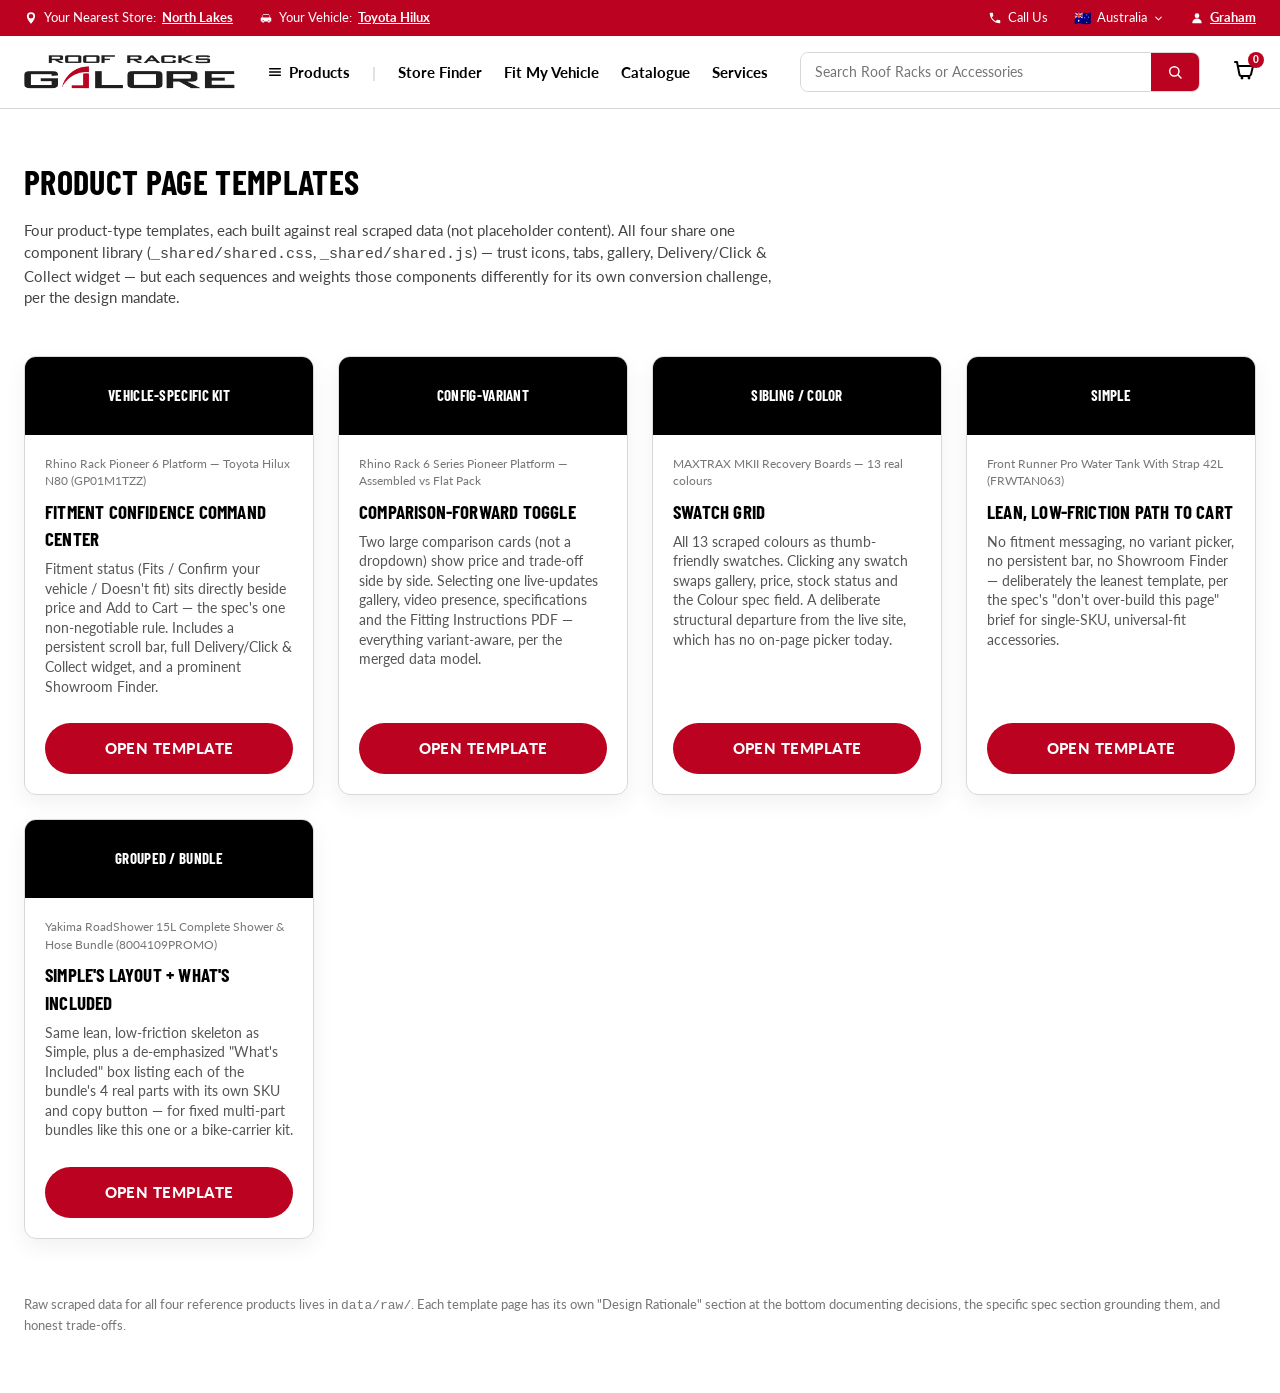
==== prototypes/index.html @ 35d06d74 "Initial commit: RRG PDP rebuild prototypes Five product-page templates (Simple, Config-Variant, Sibl" ====
<!doctype html>
<html lang="en">
<head>
<meta charset="utf-8">
<meta name="viewport" content="width=device-width, initial-scale=1">
<title>PDP Rebuild — Template Index</title>
<link rel="stylesheet" href="_shared/shared.css">
<style>
  .page-head{padding:48px 0 32px;}
  .page-head h1{font-size:34px;max-width:820px;}
  .page-head p{max-width:760px;color:#444;font-size:15px;}
  .template-grid{display:grid;grid-template-columns:repeat(auto-fit,minmax(260px,1fr));gap:24px;margin-bottom:56px;}
  .tpl-card{border:1px solid var(--rrg-line);border-radius:var(--radius);overflow:hidden;box-shadow:var(--shadow);display:flex;flex-direction:column;}
  .tpl-card .thumb{background:var(--rrg-black);color:#fff;font-family:'Barlow Condensed',sans-serif;font-weight:700;font-size:15px;text-align:center;padding:28px 16px;text-transform:uppercase;letter-spacing:.02em;}
  .tpl-card .body{padding:20px;flex:1;display:flex;flex-direction:column;}
  .tpl-card h3{font-size:19px;}
  .tpl-card .example{font-size:12px;color:#767676;margin-bottom:8px;}
  .tpl-card p{font-size:13.5px;color:#555;flex:1;}
  .tpl-card a.btn{margin-top:12px;text-decoration:none;}
</style>
</head>
<body>

<div class="rrg-utility-bar">
  <div class="wrap rrg-utility-inner">
    <div class="rrg-utility-left">
      <span class="u-item"><svg viewBox="0 0 24 24" fill="currentColor"><path d="M12 22s7-7.58 7-13A7 7 0 1 0 5 9c0 5.42 7 13 7 13zm0-9a4 4 0 1 1 0-8 4 4 0 0 1 0 8z"/></svg> Your Nearest Store: <a href="#">North Lakes</a></span>
      <span class="u-item"><svg viewBox="0 0 24 24" fill="currentColor"><path d="M5 11l1.5-4.5A2 2 0 0 1 8.4 5h7.2a2 2 0 0 1 1.9 1.5L19 11h1a1 1 0 0 1 1 1v5a1 1 0 0 1-1 1h-1a2 2 0 0 1-4 0H9a2 2 0 0 1-4 0H4a1 1 0 0 1-1-1v-5a1 1 0 0 1 1-1h1zm2.1-4l-1.2 4h12.2l-1.2-4a1 1 0 0 0-.9-.5H8a1 1 0 0 0-.9.5zM7 15.5a1 1 0 1 0 0 2 1 1 0 0 0 0-2zm10 0a1 1 0 1 0 0 2 1 1 0 0 0 0-2z"/></svg> Your Vehicle: <a href="#">Toyota Hilux</a></span>
    </div>
    <div class="rrg-utility-right">
      <span class="u-item"><svg viewBox="0 0 24 24" fill="currentColor"><path d="M6.6 10.8c1.4 2.8 3.8 5.2 6.6 6.6l2.2-2.2c.3-.3.7-.4 1-.2 1.1.4 2.3.6 3.6.6.6 0 1 .4 1 1V20c0 .6-.4 1-1 1C10.6 21 3 13.4 3 4c0-.6.4-1 1-1h3.5c.6 0 1 .4 1 1 0 1.3.2 2.5.6 3.6.1.4 0 .8-.2 1L6.6 10.8z"/></svg> Call Us</span>
      <span class="u-item"><span class="flag-emoji">🇦🇺</span> Australia <svg viewBox="0 0 24 24" fill="none" stroke="currentColor" stroke-width="2.2" stroke-linecap="round" stroke-linejoin="round" style="width:11px;height:11px;"><path d="M6 9l6 6 6-6"/></svg></span>
      <span class="u-item"><svg viewBox="0 0 24 24" fill="currentColor"><circle cx="12" cy="8" r="4"/><path d="M4 20c0-4 3.6-7 8-7s8 3 8 7v1H4v-1z"/></svg> <a href="#">Graham</a></span>
    </div>
  </div>
</div>
<header class="rrg-main-header">
  <div class="wrap rrg-main-inner">
    <div class="rrg-logo"><img src="_shared/headerlogo.png" alt="Roof Racks Galore"></div>
    <nav class="rrg-nav">
      <a href="#"><svg viewBox="0 0 24 24" fill="none" stroke="currentColor" stroke-width="2.2" stroke-linecap="round" style="width:16px;height:16px;"><path d="M4 7h16M4 12h16M4 17h16"/></svg> Products</a>
      <span class="sep">|</span>
      <a href="#">Store Finder</a>
      <a href="#">Fit My Vehicle</a>
      <a href="#">Catalogue</a>
      <a href="#">Services</a>
    </nav>
    <div class="rrg-search">
      <input type="text" placeholder="Search Roof Racks or Accessories">
      <button class="rrg-search-btn"><svg viewBox="0 0 24 24" fill="none" stroke="currentColor" stroke-width="2.2" stroke-linecap="round"><circle cx="11" cy="11" r="7"/><path d="M21 21l-4.35-4.35"/></svg></button>
    </div>
    <div class="rrg-cart">
      <svg viewBox="0 0 24 24" fill="none" stroke="currentColor" stroke-width="2" stroke-linecap="round" stroke-linejoin="round"><path d="M3 4h2l2.4 12.2a2 2 0 0 0 2 1.8h7.6a2 2 0 0 0 2-1.6L21 8H6"/><circle cx="10" cy="20" r="1.4" fill="currentColor" stroke="none"/><circle cx="17" cy="20" r="1.4" fill="currentColor" stroke="none"/></svg>
      <span class="cart-badge">0</span>
    </div>
  </div>
</header>

<main class="wrap">
  <div class="page-head">
    <h1>Product Page Templates</h1>
    <p>Four product-type templates, each built against real scraped data (not placeholder content). All four share one component library (<code>_shared/shared.css</code>, <code>_shared/shared.js</code>) — trust icons, tabs, gallery, Delivery/Click &amp; Collect widget — but each sequences and weights those components differently for its own conversion challenge, per the design mandate.</p>
  </div>

  <div class="template-grid">
    <div class="tpl-card">
      <div class="thumb">Vehicle-Specific Kit</div>
      <div class="body">
        <div class="example">Rhino Rack Pioneer 6 Platform — Toyota Hilux N80 (GP01M1TZZ)</div>
        <h3>Fitment Confidence Command Center</h3>
        <p>Fitment status (Fits / Confirm your vehicle / Doesn't fit) sits directly beside price and Add to Cart — the spec's one non-negotiable rule. Includes a persistent scroll bar, full Delivery/Click &amp; Collect widget, and a prominent Showroom Finder.</p>
        <a class="btn btn-primary" href="vehicle-specific/index.html">Open Template</a>
      </div>
    </div>
    <div class="tpl-card">
      <div class="thumb">Config-Variant</div>
      <div class="body">
        <div class="example">Rhino Rack 6 Series Pioneer Platform — Assembled vs Flat Pack</div>
        <h3>Comparison-Forward Toggle</h3>
        <p>Two large comparison cards (not a dropdown) show price and trade-off side by side. Selecting one live-updates gallery, video presence, specifications and the Fitting Instructions PDF — everything variant-aware, per the merged data model.</p>
        <a class="btn btn-primary" href="config-variant/index.html">Open Template</a>
      </div>
    </div>
    <div class="tpl-card">
      <div class="thumb">Sibling / Color</div>
      <div class="body">
        <div class="example">MAXTRAX MKII Recovery Boards — 13 real colours</div>
        <h3>Swatch Grid</h3>
        <p>All 13 scraped colours as thumb-friendly swatches. Clicking any swatch swaps gallery, price, stock status and the Colour spec field. A deliberate structural departure from the live site, which has no on-page picker today.</p>
        <a class="btn btn-primary" href="sibling-color/index.html">Open Template</a>
      </div>
    </div>
    <div class="tpl-card">
      <div class="thumb">Simple</div>
      <div class="body">
        <div class="example">Front Runner Pro Water Tank With Strap 42L (FRWTAN063)</div>
        <h3>Lean, Low-Friction Path to Cart</h3>
        <p>No fitment messaging, no variant picker, no persistent bar, no Showroom Finder — deliberately the leanest template, per the spec's "don't over-build this page" brief for single-SKU, universal-fit accessories.</p>
        <a class="btn btn-primary" href="simple/index.html">Open Template</a>
      </div>
    </div>
    <div class="tpl-card">
      <div class="thumb">Grouped / Bundle</div>
      <div class="body">
        <div class="example">Yakima RoadShower 15L Complete Shower &amp; Hose Bundle (8004109PROMO)</div>
        <h3>Simple's Layout + What's Included</h3>
        <p>Same lean, low-friction skeleton as Simple, plus a de-emphasized "What's Included" box listing each of the bundle's 4 real parts with its own SKU and copy button — for fixed multi-part bundles like this one or a bike-carrier kit.</p>
        <a class="btn btn-primary" href="grouped-bundle/index.html">Open Template</a>
      </div>
    </div>
  </div>

  <p style="font-size:13px;color:#767676;margin-bottom:60px;">Raw scraped data for all four reference products lives in <code>data/raw/</code>. Each template page has its own "Design Rationale" section at the bottom documenting decisions, the specific spec section grounding them, and honest trade-offs.</p>
</main>

</body>
</html>
---- prototypes/_shared/shared.css ----
/* Roof Racks Galore — shared design tokens & component library, used across all four PDP templates */

@import url('https://fonts.googleapis.com/css2?family=Barlow+Condensed:ital,wght@0,600;0,700;1,700&family=Lato:wght@400;700;900&display=swap');

:root{
  --rrg-black:#000;
  --rrg-red:#BB0220;
  --rrg-red-dark:#8f0119;
  --rrg-gold:#BEA98A;
  --rrg-gold-bg:#FFF9E8;
  --rrg-line:#D8D8D8;
  --rrg-bg:#F5F5F5;
  --rrg-fits:#1E7A34;
  --rrg-fits-bg:#EAF7EE;
  --rrg-unknown:#B36B00;
  --rrg-unknown-bg:#FFF4E5;
  --rrg-nofit:#A6192E;
  --rrg-nofit-bg:#FDEAEC;
  --radius:12px;
  --shadow:0 8px 22px rgba(0,0,0,.06);
  --maxw:1280px;
}

*{box-sizing:border-box;}
[hidden]{display:none!important;}
html{scroll-behavior:smooth;}
body{
  margin:0;
  font-family:'Lato',Arial,Helvetica,sans-serif;
  color:#232323;
  background:#fff;
  line-height:1.45;
}
h1,h2,h3,h4{
  font-family:'Barlow Condensed',Arial,sans-serif;
  font-weight:700;
  text-transform:uppercase;
  letter-spacing:.01em;
  margin:0 0 .4em;
  color:var(--rrg-black);
}
p{margin:0 0 1em;}
img{max-width:100%;display:block;}
a{color:inherit;}
button{font-family:inherit;cursor:pointer;}
.wrap{max-width:var(--maxw);margin:0 auto;padding:0 24px;}

/* top strip (legacy — superseded by .rrg-utility-bar/.rrg-main-header below, kept in case any page still references it) */
.rrg-topbar{background:var(--rrg-black);color:#fff;font-size:12px;font-weight:900;letter-spacing:.04em;text-align:center;padding:7px 12px;}
.rrg-header{border-bottom:1px solid var(--rrg-line);padding:14px 0;}
.rrg-header .wrap{display:flex;align-items:center;justify-content:space-between;}
.rrg-logo{font-family:'Barlow Condensed',sans-serif;font-weight:700;font-size:22px;letter-spacing:.02em;}
.rrg-logo b{color:var(--rrg-red);}

/* Site header — matches "Navbar - Logged In - Final.png" */
.rrg-utility-bar{background:var(--rrg-red);color:#fff;font-size:12.5px;}
.rrg-utility-inner{display:flex;align-items:center;justify-content:space-between;padding:9px 24px;gap:20px;flex-wrap:wrap;}
.rrg-utility-left,.rrg-utility-right{display:flex;align-items:center;gap:26px;flex-wrap:wrap;}
.u-item{display:inline-flex;align-items:center;gap:6px;white-space:nowrap;}
.u-item svg{flex:0 0 auto;width:14px;height:14px;}
.u-item a{color:#fff;text-decoration:underline;font-weight:700;}
.u-item .flag-emoji{font-size:14px;line-height:1;}

.rrg-main-header{background:#fff;border-bottom:1px solid var(--rrg-line);padding:16px 0;}
.rrg-main-inner{display:flex;align-items:center;gap:32px;padding:0 24px;flex-wrap:wrap;}
.rrg-main-inner .rrg-logo{flex:0 0 auto;}
.rrg-logo img{height:34px;width:auto;display:block;}
.rrg-nav{display:flex;align-items:center;gap:22px;font-size:14.5px;font-weight:700;flex:0 0 auto;}
.rrg-nav a{color:var(--rrg-black);text-decoration:none;display:inline-flex;align-items:center;gap:6px;}
.rrg-nav a:hover{color:var(--rrg-red);}
.rrg-nav .sep{color:var(--rrg-line);}
.rrg-search{flex:1 1 260px;max-width:420px;display:flex;border:1.5px solid var(--rrg-line);border-radius:8px;overflow:hidden;margin-left:auto;}
.rrg-search input{flex:1;border:none;padding:11px 14px;font-size:13.5px;font-family:inherit;outline:none;min-width:0;}
.rrg-search-btn{background:var(--rrg-red);border:none;color:#fff;padding:0 16px;display:flex;align-items:center;justify-content:center;cursor:pointer;}
.rrg-search-btn svg{width:16px;height:16px;flex:0 0 auto;}
.rrg-cart{position:relative;flex:0 0 auto;color:var(--rrg-black);cursor:pointer;}
.rrg-cart svg{width:24px;height:24px;}
.cart-badge{position:absolute;top:-6px;right:-8px;background:var(--rrg-red);color:#fff;font-size:10px;font-weight:900;border-radius:999px;width:16px;height:16px;display:flex;align-items:center;justify-content:center;}
@media (max-width:900px){
  .rrg-nav{display:none;}
  .rrg-search{margin-left:0;}
}
@media (max-width:640px){
  .rrg-utility-inner{justify-content:center;text-align:center;}
  .rrg-utility-left,.rrg-utility-right{justify-content:center;}
}
.rrg-crumbs{font-size:12px;color:#767676;padding:14px 0;}
.rrg-crumbs a{color:#767676;text-decoration:none;}
.rrg-crumbs a:hover{text-decoration:underline;}

/* buttons */
.btn{display:inline-flex;align-items:center;justify-content:center;gap:8px;border:none;border-radius:999px;padding:15px 28px;font-weight:900;font-size:15px;text-transform:uppercase;letter-spacing:.03em;text-decoration:none;text-align:center;transition:transform .12s, box-shadow .12s;}
.btn-primary{background:var(--rrg-red);color:#fff;}
.btn-primary:hover{background:var(--rrg-red-dark);}
.btn-primary:active{transform:scale(.98);}
.btn-block{width:100%;}
.btn-lg{padding:18px 28px;font-size:16px;}
.btn-outline{background:#fff;border:1.5px solid var(--rrg-black);color:var(--rrg-black);}

/* badges */
.badge{display:inline-flex;align-items:center;gap:6px;font-size:12px;font-weight:900;text-transform:uppercase;letter-spacing:.03em;padding:5px 12px;border-radius:999px;}
.badge-save{background:var(--rrg-red);color:#fff;}

/* fitment states — softened 2026-09-10 per client feedback: was a full solid-tinted
   box (heavy fill + full-strength border all round); now a near-white card with a
   colored left accent only, so it stays structurally boxed/scannable without
   competing visually with price/Add to Cart. Label + dot keep the state color for
   quick scanning; body copy is neutral gray, not tinted. */
.fitment{display:flex;align-items:flex-start;gap:12px;background:#fff;border:1px solid var(--rrg-line);border-radius:var(--radius);padding:14px 16px;font-size:14px;color:#4a4a4a;}
.fitment .dot{width:11px;height:11px;border-radius:50%;flex:0 0 auto;margin-top:4px;}
.fitment strong{display:block;font-family:'Barlow Condensed',sans-serif;text-transform:uppercase;font-size:15px;letter-spacing:.02em;margin-bottom:2px;}
.fitment.fits{border-left:3px solid var(--rrg-fits);}
.fitment.fits strong{color:var(--rrg-fits);}
.fitment.fits .dot{background:var(--rrg-fits);}
.fitment.unknown{border-left:3px solid var(--rrg-unknown);}
.fitment.unknown strong{color:var(--rrg-unknown);}
.fitment.unknown .dot{background:var(--rrg-unknown);}
.fitment.no_fit{border-left:3px solid var(--rrg-nofit);}
.fitment.no_fit strong{color:var(--rrg-nofit);}
.fitment.no_fit .dot{background:var(--rrg-nofit);}
.fitment .actions{margin-top:8px;display:flex;gap:8px;flex-wrap:wrap;}
.fitment .actions button{background:#fff;border:1px solid var(--rrg-line);border-radius:999px;padding:6px 12px;font-size:12px;font-weight:700;color:#333;}

/* reviews strip */
.reviews-strip{display:flex;align-items:center;gap:8px;font-size:13px;color:#232323;}
.stars{color:#E8A83C;letter-spacing:1px;font-size:15px;}
.reviews-strip a{font-weight:700;text-decoration:underline;color:var(--rrg-black);}

/* price block */
.price-row{display:flex;align-items:baseline;gap:10px;flex-wrap:wrap;}
.price-now{font-family:'Barlow Condensed',sans-serif;font-size:34px;font-weight:700;color:var(--rrg-black);}
.price-was{font-size:16px;color:#8a8a8a;text-decoration:line-through;}

/* Stock status line — replaces the old generic "estimate shipping" copy with the
   product's actual stock state (mirrors the fitment-state colour language: green/amber/
   red). Driven by the demo admin panel's 3-way "Stock status" control, see
   applyStockStatus() in shared.js — defaults to whatever's in the static markup below. */
.stock-status-line{font-size:12.5px;font-weight:700;display:flex;align-items:center;gap:6px;margin-top:4px;}
.stock-status-line.in-stock{color:var(--rrg-fits);}
.stock-status-line.low-stock{color:var(--rrg-unknown);}
.stock-status-line.not-in-stock{color:var(--rrg-nofit);}

/* Payment-plan badges — sits directly under Add to Cart, inside .cta-col, centered to
   match the button above. Real brand wordmarks (official SVGs), amount text computed
   live from the current price via syncPaymentBadges() in shared.js so it tracks sale/
   variant/colour switches automatically (called from reapplySaleFlag()). */
.payment-badges{display:flex;align-items:stretch;justify-content:center;margin-top:12px;}
.payment-badge{display:flex;flex-direction:column;align-items:center;justify-content:flex-start;gap:5px;flex:1;min-width:0;padding:0 14px;text-align:center;}
.payment-badge:not(:first-child){border-left:1px solid var(--rrg-line);}
.pb-logo{height:15px;width:auto;display:block;}
.payment-badge.pb-zip .pb-logo{height:13px;}
.pb-text{font-size:11.5px;color:#666;line-height:1.3;white-space:nowrap;}

/* trust icons */
.trust-row{display:grid;grid-template-columns:repeat(4,1fr);gap:0;border-top:1px solid var(--rrg-line);border-bottom:1px solid var(--rrg-line);margin:32px 0;}
.trust-row .item{padding:20px 18px;border-left:1px solid var(--rrg-line);}
.trust-row .item:first-child{border-left:0;}
.trust-icon{width:26px;height:26px;color:var(--rrg-red);margin-bottom:10px;display:block;}
.trust-row h4{font-size:15px;margin-bottom:4px;}
.trust-row p{font-size:12.5px;color:#666;margin:0;}

/* tabs (accordion, mirrors live-site pattern) */
.tabs input{display:none;}
.tabs label{display:block;padding:16px 4px;font-family:'Barlow Condensed',sans-serif;font-weight:700;font-size:17px;text-transform:uppercase;border-bottom:1px solid var(--rrg-line);cursor:pointer;position:relative;}
.tabs label::after{content:'+';position:absolute;right:4px;font-size:20px;}
.tabs input:checked + label::after{content:'\2212';}
.tabs .content{max-height:0;overflow:hidden;font-size:14.5px;color:#404247;transition:max-height .25s ease;}
.tabs input:checked + label + .content{max-height:2000px;padding:16px 4px 24px;}

/* Desktop: same DOM/inputs, laid out as a horizontal tab bar with one panel below
   instead of a vertical accordion. Flexbox `order` (not CSS Grid track spanning —
   that undersizes to the labels' combined width, not the full container) regroups
   all labels onto one line, then all .content panels onto the next; each content
   forces its own line via flex-basis:100%, and only the :checked one has height,
   so only one panel is ever visible. Mobile is untouched. */
@media (min-width:901px){
  .tabs{display:flex;flex-wrap:wrap;column-gap:8px;border-bottom:1px solid var(--rrg-line);}
  .tabs label{order:1;flex:0 0 auto;padding:14px 18px;border-bottom:3px solid transparent;margin-bottom:-1px;}
  .tabs label::after{display:none;}
  .tabs input:checked + label{color:var(--rrg-red);border-bottom-color:var(--rrg-red);}
  .tabs .content{order:2;flex:0 0 100%;padding:0;}
  .tabs input:checked + label + .content{padding:24px 4px 8px;max-height:none;}
}

/* Sticky left column (desktop only): when the decision-panel column ends up taller than
   the gallery/video/install column (variant pickers, showroom finder, package contents
   etc. push its height up), pin the shorter gallery column in place while the taller one
   keeps scrolling, instead of leaving blank space under it once it runs out of content.
   Relies on .hero's existing align-items:start (defined per-page) to leave room in the
   grid row to stick into — a no-op if the gallery column happens to be the taller side,
   so it's safe to apply unconditionally. Scoped to a direct .hero child so it has no
   effect once the gallery-placement demo toggle moves this column out of .hero. */
@media (min-width:901px){
  .hero > .gallery-col{position:sticky;top:20px;}
}

/* gallery */
.gallery-main{position:relative;border-radius:var(--radius);overflow:hidden;background:#f0f0f0;aspect-ratio:3/2;}
.gallery-main img{width:100%;height:100%;object-fit:cover;}

/* Thumbnails scroll as a single-row carousel instead of wrapping to a second row — keeps
   the gallery column's height from ballooning past the decision panel beside it once the
   video / Get It Installed row is added below. Sized so exactly 4 fit per view, matching
   the old 4-column grid look when there are <=4 images; 5+ scroll. */
.gallery-thumbs-wrap{position:relative;}
.gallery-thumbs{display:flex;gap:8px;margin-top:10px;overflow-x:auto;scroll-snap-type:x proximity;scrollbar-width:thin;-webkit-overflow-scrolling:touch;}
.gallery-thumbs img{flex:0 0 calc((100% - 24px)/4);width:calc((100% - 24px)/4);aspect-ratio:1/1;object-fit:cover;border-radius:8px;border:1px solid var(--rrg-line);cursor:pointer;scroll-snap-align:start;}
.gallery-thumbs img.active{border-color:var(--rrg-red);border-width:2px;}
.thumb-nav{display:none;position:absolute;top:50%;transform:translateY(-50%);width:30px;height:30px;border-radius:50%;background:#fff;border:1px solid var(--rrg-line);box-shadow:0 2px 6px rgba(0,0,0,.15);align-items:center;justify-content:center;color:var(--rrg-black);padding:0;z-index:2;}
.thumb-nav svg{width:16px;height:16px;}
.thumb-nav.prev{left:-4px;}
.thumb-nav.next{right:-4px;}
.thumb-nav:disabled{opacity:.3;cursor:default;}
.gallery-thumbs-wrap.has-overflow .thumb-nav{display:flex;}
@media (max-width:640px){
  .thumb-nav{display:none!important;} /* touch swipe carries the interaction on mobile */
}

/* Product video — appears under the gallery, paired with the Get It Installed CTA where
   both exist. Prototype stage doesn't embed real video playback anywhere; .video-placeholder
   is a static thumbnail image (video-thumbnail.png) standing in on every product so the
   layout can be previewed/reviewed, not a real per-product video. Shown/hidden purely by
   the demo admin panel's "Product has video" toggle. */
.video-placeholder{display:block;width:100%;border-radius:var(--radius);overflow:hidden;aspect-ratio:16/9;object-fit:cover;}

/* Get It Installed — image + text CTA (was a plain sidebar button). .install-media-row
   pairs it with the product video, side by side, under the gallery images. The .no-video
   modifier (toggled by the demo admin panel, or present by default on products with no
   video at all) drops it to a single full-width column instead. */
.install-media-row{display:grid;grid-template-columns:1fr 1fr;gap:12px;margin-top:12px;}
.install-media-row.no-video{grid-template-columns:1fr;}
.install-media-row.no-video .video-placeholder{display:none!important;}
.install-cta-panel{position:relative;border-radius:var(--radius);overflow:hidden;aspect-ratio:16/9;background:#111;}
.install-cta-panel img{position:absolute;inset:0;width:100%;height:100%;object-fit:cover;object-position:65% 35%;}
.install-cta-panel .install-overlay{position:relative;height:100%;display:flex;flex-direction:column;justify-content:center;gap:10px;padding:22px 24px;background:linear-gradient(90deg, rgba(0,0,0,.85) 0%, rgba(0,0,0,.55) 55%, rgba(0,0,0,.1) 100%);color:#fff;}
.install-cta-panel h3{color:#fff;font-size:19px;margin:0;}
.install-cta-panel .install-tag{font-size:12.5px;color:#ddd;line-height:1.35;max-width:230px;margin:0;}
.install-cta-reviews{display:flex;align-items:center;gap:10px;}
.install-cta-reviews .stars{color:#E8A83C;font-size:14px;}
.reviews-io-badge{display:inline-flex;align-items:center;gap:2px;background:#fff;color:#232323;font-weight:900;font-size:10.5px;padding:4px 8px;border-radius:4px;letter-spacing:.02em;}
.install-cta-panel .btn{background:var(--rrg-gold);color:#232323;align-self:flex-start;padding:12px 20px;font-size:13px;border-radius:8px;line-height:1.25;}
.install-cta-panel .btn:hover{background:#a8916f;}
.install-media-row.no-video .install-cta-panel{aspect-ratio:auto;min-height:220px;}
.install-media-row.no-video .install-cta-panel .install-overlay{max-width:520px;}
@media (max-width:900px){
  .install-media-row{grid-template-columns:1fr;}
  .install-cta-panel{aspect-ratio:16/9;}
}

/* Standalone product-video slot for templates with no Get It Installed panel (Simple,
   Sibling-color) — shown/hidden purely by the demo admin panel's "has video" toggle. */
[data-admin-video]{margin-top:10px;}

/* Fitted Photos Gallery — "Gallery" panel widget (2026-09-10, matched to a live-site
   Figma reference). Vehicle-specific only. Colours are driven entirely by --fg-* custom
   properties on .fit-gallery-panel so the red/non-red admin toggle (.red modifier) and
   both placements (default = full width above tabs; .fit-gallery-section.nested = inside
   the gallery column, see applyFitGalleryPlacement() in shared.js) share one set of rules. */
.fit-gallery-panel{
  --fg-bg:#fff; --fg-fg:var(--rrg-black); --fg-link:var(--rrg-red);
  --fg-btn-bg:var(--rrg-black); --fg-btn-fg:#fff;
  --fg-dot:rgba(0,0,0,.18); --fg-dot-active:var(--rrg-black);
  --fg-nav-bg:rgba(255,255,255,.9); --fg-nav-fg:var(--rrg-black); --fg-nav-border:var(--rrg-line);
  background:var(--fg-bg);color:var(--fg-fg);border:1px solid var(--rrg-line);border-radius:var(--radius);padding:22px 24px 24px;
}
.fit-gallery-panel.red{
  --fg-bg:var(--rrg-red); --fg-fg:#fff; --fg-link:#fff;
  --fg-btn-bg:#fff; --fg-btn-fg:var(--rrg-black);
  --fg-dot:rgba(255,255,255,.35); --fg-dot-active:#fff;
  --fg-nav-bg:rgba(0,0,0,.35); --fg-nav-fg:#fff; --fg-nav-border:transparent;
  border-color:transparent;
}
.fit-gallery-head{display:flex;align-items:center;gap:16px;flex-wrap:wrap;margin-bottom:16px;}
.fit-gallery-title{display:flex;align-items:center;gap:10px;}
.fit-gallery-badge{width:26px;height:26px;flex:0 0 auto;border-radius:6px;background:var(--rrg-gold);color:#fff;display:flex;align-items:center;justify-content:center;}
.fit-gallery-badge svg{width:15px;height:15px;}
.fit-gallery-title h2{margin:0;line-height:1;color:var(--fg-fg);}
.fit-gallery-viewall{margin-left:auto;color:var(--fg-link);font-weight:700;font-size:13px;text-decoration:underline;white-space:nowrap;}
.fit-gallery-carousel{position:relative;}
.fit-gallery-track{display:flex;gap:10px;overflow-x:auto;scroll-snap-type:x mandatory;scrollbar-width:none;-webkit-overflow-scrolling:touch;}
.fit-gallery-track::-webkit-scrollbar{display:none;}
.fit-gallery-track img{flex:0 0 calc((100% - 60px)/7);aspect-ratio:16/9;object-fit:cover;border-radius:10px;background:#eee;scroll-snap-align:start;}
.fit-gallery-section.nested .fit-gallery-track img{flex:0 0 calc((100% - 30px)/4);}
.fit-gallery-nav{display:none;position:absolute;top:50%;transform:translateY(-50%);width:32px;height:32px;border-radius:50%;background:var(--fg-nav-bg);color:var(--fg-nav-fg);border:1px solid var(--fg-nav-border);align-items:center;justify-content:center;font-size:18px;line-height:1;cursor:pointer;z-index:2;}
.fit-gallery-nav:disabled{opacity:.3;cursor:default;}
.fit-gallery-nav.prev{left:-4px;}
.fit-gallery-nav.next{right:-4px;}
.fit-gallery-carousel.has-overflow .fit-gallery-nav{display:flex;}
@media (max-width:640px){
  .fit-gallery-nav{display:none!important;} /* touch swipe carries the interaction on mobile */
}
.fit-gallery-dots{display:flex;align-items:center;justify-content:center;gap:6px;margin-top:14px;}
.fit-gallery-dot{width:7px;height:7px;padding:0;border:none;border-radius:999px;background:var(--fg-dot);cursor:pointer;}
.fit-gallery-dot.active{width:20px;background:var(--fg-dot-active);}

/* Demo state panel (reviewer-only, not part of the shipped design) — a floating button
   that expands into a panel for toggling simulated product states (video, sale, stock,
   shipping/click&collect availability) and, on vehicle-specific, the session vehicle used
   for fitment. Replaces the old fixed top "REVIEWER DEMO" bar. */
.admin-fab{position:fixed;right:20px;bottom:20px;z-index:60;display:flex;align-items:center;gap:8px;background:var(--rrg-black);color:#fff;border:none;border-radius:999px;padding:13px 18px 13px 14px;font-weight:900;font-size:12.5px;text-transform:uppercase;letter-spacing:.03em;box-shadow:0 8px 20px rgba(0,0,0,.25);cursor:pointer;}
.admin-fab svg{width:18px;height:18px;flex:0 0 auto;}
.admin-panel{position:fixed;right:20px;bottom:20px;z-index:61;width:300px;max-width:calc(100vw - 40px);max-height:calc(100vh - 40px);background:#fff;border-radius:14px;box-shadow:0 16px 40px rgba(0,0,0,.28);display:flex;flex-direction:column;overflow:hidden;transform:translateY(12px) scale(.98);opacity:0;pointer-events:none;transition:transform .15s ease, opacity .15s ease;}
.admin-panel.open{transform:translateY(0) scale(1);opacity:1;pointer-events:auto;}
.admin-panel-head{display:flex;align-items:center;justify-content:space-between;background:var(--rrg-black);color:#fff;padding:14px 16px;font-family:'Barlow Condensed',sans-serif;font-weight:700;font-size:15px;text-transform:uppercase;letter-spacing:.02em;}
.admin-panel-head button{background:none;border:none;color:#fff;font-size:18px;line-height:1;padding:2px;opacity:.7;}
.admin-panel-head button:hover{opacity:1;}
.admin-panel-body{padding:16px;overflow-y:auto;}
.admin-section{margin-bottom:18px;}
.admin-section:last-child{margin-bottom:0;}
.admin-section h5{font-size:11.5px;color:#767676;text-transform:uppercase;letter-spacing:.04em;margin:0 0 10px;font-family:'Barlow Condensed',sans-serif;font-weight:700;}
.admin-vehicle-row{display:flex;flex-direction:column;gap:6px;}
.admin-vehicle-row button{background:#f2f2f2;border:1px solid var(--rrg-line);border-radius:8px;padding:9px 12px;font-size:12.5px;font-weight:700;text-align:left;color:var(--rrg-black);}
.admin-vehicle-row button.active{background:var(--rrg-red);border-color:var(--rrg-red);color:#fff;}
.admin-toggle-label{padding:9px 0 0;font-size:13px;color:#232323;}
.admin-toggle{display:flex;align-items:center;justify-content:space-between;gap:10px;padding:9px 0;font-size:13px;color:#232323;border-bottom:1px solid #f0f0f0;cursor:pointer;}
.admin-toggle:last-child{border-bottom:none;}
.admin-toggle input{appearance:none;-webkit-appearance:none;width:36px;height:21px;border-radius:999px;background:#d8d8d8;position:relative;flex:0 0 auto;cursor:pointer;transition:background .15s ease;}
.admin-toggle input::after{content:'';position:absolute;top:2px;left:2px;width:17px;height:17px;border-radius:50%;background:#fff;box-shadow:0 1px 3px rgba(0,0,0,.3);transition:left .15s ease;}
.admin-toggle input:checked{background:var(--rrg-fits);}
.admin-toggle input:checked::after{left:17px;}
@media (max-width:640px){
  .admin-fab,.admin-panel{bottom:84px;}
}

/* Out-of-stock banner, inserted above the Add to Cart column by the demo admin panel */
.stock-banner{display:flex;align-items:center;gap:8px;font-size:13px;font-weight:700;color:var(--rrg-nofit);background:var(--rrg-nofit-bg);border:1px solid var(--rrg-nofit);border-radius:8px;padding:10px 12px;margin-bottom:10px;}

/* Shown in place of the Delivery/Click & Collect widget when the demo admin panel has
   both availability toggles switched off */
.dc-unavailable-note{font-size:12.5px;color:#767676;padding:12px 14px;border:1px dashed var(--rrg-line);border-radius:8px;}

/* Special order banner — sits above Add to Cart, demo admin panel "Special order" toggle */
.special-order-banner{display:flex;align-items:center;gap:8px;font-size:13px;font-weight:700;color:var(--rrg-unknown);background:var(--rrg-unknown-bg);border:1px solid var(--rrg-unknown);border-radius:8px;padding:10px 12px;margin-bottom:10px;}

/* Brand logo — required on every product page, sits at the top of the decision panel */
.brand-logo{height:26px;width:auto;object-fit:contain;display:block;margin-bottom:12px;}
/* Text fallback for brands with no supplied logo file yet (see grouped-bundle template,
   which introduces Yakima — no real logo asset on hand, unlike the other three brands). */
.brand-logo-text{height:26px;line-height:26px;font-family:Arial,Helvetica,sans-serif;font-weight:900;font-size:19px;letter-spacing:.01em;color:#111;text-transform:uppercase;margin-bottom:12px;}

/* Sale tag — sits inline next to the price inside .price-row (right-aligned via
   margin-left:auto), shown/hidden by the same "on sale" admin flag as the price
   (syncSaleTag() in shared.js finds it via the price-row's containing .decision-panel,
   so it works regardless of where inside the row it sits). */
.price-row .sale-tag{margin-left:auto;align-self:center;width:58px;height:auto;flex:0 0 auto;pointer-events:none;}
@media (max-width:640px){.price-row .sale-tag{width:46px;}}

/* Package contents (vehicle-specific kits) — each included item with its own SKU + copy
   button, so instore staff can copy individual part numbers without hunting through specs */
.package-items{margin:16px 0;border:1px solid var(--rrg-line);border-radius:10px;overflow:hidden;}
.package-items h5{font-size:12px;text-transform:uppercase;letter-spacing:.04em;color:#767676;padding:10px 12px;margin:0;background:#f7f7f7;border-bottom:1px solid var(--rrg-line);font-family:'Barlow Condensed',sans-serif;font-weight:700;}
.package-item{display:flex;align-items:center;justify-content:space-between;gap:10px;padding:9px 12px;font-size:12.5px;border-top:1px solid var(--rrg-line);}
.package-item:first-of-type{border-top:none;}
.package-item .pi-name{flex:1;color:#333;}
.package-item .pi-sku{display:flex;align-items:center;gap:6px;color:#767676;white-space:nowrap;}

/* Generic copy-to-clipboard button, used by the main SKU row and package-item rows */
.copy-btn{background:none;border:none;color:var(--rrg-red);font-weight:700;font-size:11.5px;padding:2px 4px;display:inline-flex;align-items:center;gap:3px;cursor:pointer;}
.copy-btn.copied{color:var(--rrg-fits);}

/* Ex-Demo / Factory Seconds CTA + modal — demo admin panel "B-Stock" toggle */
.exdemo-cta{display:flex;align-items:center;justify-content:space-between;gap:10px;background:#fff;border:1.5px dashed var(--rrg-gold);border-radius:8px;padding:10px 14px;margin:12px 0;font-size:12.5px;font-weight:700;color:#6b5a3e;cursor:pointer;text-align:left;width:100%;font-family:inherit;}
.exdemo-cta:hover{background:var(--rrg-gold-bg);}
.exdemo-cta .ex-label{display:flex;align-items:center;gap:8px;}
.exdemo-cta .ex-arrow{font-weight:900;font-size:15px;}

/* Paid "Fitted" option — demo-preview only (2026-09-10 client meeting), not wired to
   real cart/checkout. Mode 1 injects this as a third card into .variant-picker (higher
   specificity than each page's own .variant-option rule, so it overrides regardless of
   stylesheet load order); Mode 2 uses the plain upsell-checkbox styling below instead. */
.variant-option.fitted-option{grid-column:1/-1;background:var(--rrg-gold-bg);border-color:var(--rrg-gold);}
.variant-option.fitted-option.selected{border-color:var(--rrg-gold);box-shadow:0 0 0 1px var(--rrg-gold);}
.fitted-upsell-checkbox{display:flex;align-items:flex-start;gap:10px;background:var(--rrg-gold-bg);border:1px solid var(--rrg-gold);border-radius:8px;padding:10px 12px;font-size:12.5px;color:#5c4d34;cursor:pointer;margin-bottom:2px;}
.fitted-upsell-checkbox input{margin-top:2px;flex:0 0 auto;}
.fitted-upsell-checkbox .fitted-sub{display:block;color:#8a7a5c;font-size:11px;margin-top:2px;}

.admin-section h5 .admin-note{text-transform:none;font-weight:400;color:#aaa;letter-spacing:0;}
.admin-radio-row{display:flex;flex-direction:column;gap:6px;margin:8px 0 0;padding-top:8px;border-top:1px dashed #eee;}
.admin-radio-row label{display:flex;align-items:center;gap:8px;font-size:12.5px;color:#333;cursor:pointer;}

/* Fitted Photos Gallery — nested layout (2026-09-10 client ask): when #fitGallerySection
   sits inside the gallery column (under the main gallery/thumbs/install row) instead of its
   default full-width position above the tabs. Photo-count/track sizing lives with the rest
   of the .fit-gallery-panel rules above; this is just outer spacing. */
.fit-gallery-section.nested{margin:16px 0 0;}

.modal-backdrop{position:fixed;inset:0;background:rgba(0,0,0,.55);z-index:70;display:flex;align-items:center;justify-content:center;padding:20px;opacity:0;pointer-events:none;transition:opacity .15s ease;}
.modal-backdrop.open{opacity:1;pointer-events:auto;}
.modal-card{background:#fff;border-radius:14px;max-width:560px;width:100%;max-height:85vh;overflow-y:auto;box-shadow:0 24px 60px rgba(0,0,0,.35);}
.modal-head{display:flex;align-items:flex-start;justify-content:space-between;gap:12px;padding:20px 22px 4px;}
.modal-head h3{font-size:19px;margin:0 0 4px;}
.modal-head p{font-size:12.5px;color:#666;margin:0;}
.modal-close{background:#f2f2f2;border:none;border-radius:50%;width:30px;height:30px;font-size:16px;flex:0 0 auto;color:#333;}
.modal-body{padding:14px 22px 22px;display:flex;flex-direction:column;gap:12px;}
.exdemo-option{border:1px solid var(--rrg-line);border-radius:10px;padding:14px 16px;display:flex;align-items:center;gap:14px;}
.exdemo-option .eo-img{width:64px;height:64px;object-fit:contain;background:#f7f7f7;border-radius:8px;padding:6px;flex:0 0 auto;}
.exdemo-option .eo-info{flex:1;min-width:0;}
.exdemo-option .eo-tag{display:inline-block;font-size:10px;font-weight:900;text-transform:uppercase;letter-spacing:.03em;padding:3px 9px;border-radius:999px;background:var(--rrg-unknown-bg);color:var(--rrg-unknown);border:1px solid var(--rrg-unknown);margin-bottom:6px;}
.exdemo-option .eo-price{font-family:'Barlow Condensed',sans-serif;font-weight:700;font-size:22px;}
.exdemo-option .eo-was{font-size:12px;color:#8a8a8a;text-decoration:line-through;margin-left:6px;}
.exdemo-option .eo-note{font-size:12px;color:#666;margin-top:2px;}
.exdemo-option .btn{padding:10px 16px;font-size:12px;flex:0 0 auto;}
@media (max-width:520px){
  .exdemo-option{flex-wrap:wrap;}
  .exdemo-option .btn{flex:1 0 100%;}
}

/* rationale panel */
.rationale{background:var(--rrg-bg);border-top:4px solid var(--rrg-red);margin-top:56px;padding:40px 0 64px;}
.rationale h2{font-size:28px;}
.rationale .grid{display:grid;grid-template-columns:repeat(auto-fit,minmax(280px,1fr));gap:20px;margin-top:20px;}
.rationale .card{background:#fff;border:1px solid var(--rrg-line);border-radius:var(--radius);padding:20px;}
.rationale .card h4{font-size:13px;letter-spacing:.04em;color:var(--rrg-red);margin-bottom:8px;}
.rationale .card p{font-size:14px;color:#333;margin:0;}
.rationale .tradeoff{border-left:3px solid var(--rrg-unknown);}
.rationale .cite{font-size:12px;color:#767676;font-style:italic;margin-top:6px;}

/* Delivery / Click & Collect widget — full-width, two tabs */
.dc-widget{border:1px solid var(--rrg-line);border-radius:var(--radius);overflow:hidden;background:#fff;}
.dc-tabs{display:flex;border-bottom:1px solid var(--rrg-line);}
.dc-tab{flex:1;background:#f7f7f7;border:none;padding:11px 14px;font-family:'Barlow Condensed',sans-serif;font-weight:700;font-size:13px;text-transform:uppercase;letter-spacing:.02em;color:#767676;border-bottom:2px solid transparent;}
.dc-tab.active{background:#fff;color:var(--rrg-black);border-bottom-color:var(--rrg-red);}
.dc-panel{padding:16px 18px;}
.dc-row{display:flex;gap:10px;flex-wrap:wrap;}
.dc-input{flex:1 1 220px;border:1px solid var(--rrg-line);border-radius:8px;padding:12px 14px;font-size:14px;font-family:inherit;}
.dc-results{margin-top:16px;display:flex;flex-direction:column;gap:10px;}
.dc-option,.dc-store{display:flex;align-items:center;justify-content:space-between;gap:12px;border:1px solid var(--rrg-line);border-radius:8px;padding:12px 14px;font-size:13.5px;}
.dc-price{font-family:'Barlow Condensed',sans-serif;font-weight:700;font-size:18px;}
.muted{color:#767676;font-size:12.5px;}
.stock-chip{display:inline-block;font-size:11px;font-weight:900;text-transform:uppercase;padding:2px 8px;border-radius:999px;margin-left:6px;}
.stock-chip.in{background:var(--rrg-fits-bg);color:var(--rrg-fits);border:1px solid var(--rrg-fits);}
.stock-chip.order{background:var(--rrg-unknown-bg);color:var(--rrg-unknown);border:1px solid var(--rrg-unknown);}

/* Showroom Finder — prominent trust CTA, not a plain widget */
.showroom-widget{background:var(--rrg-black);color:#fff;border-radius:var(--radius);padding:26px 28px;margin-top:20px;}
.showroom-widget h3{color:#fff;margin-bottom:8px;}
.showroom-widget p{color:#ccc;font-size:14px;max-width:640px;}
.showroom-widget .dc-input{background:#fff;}
.showroom-widget .dc-results{margin-top:18px;}
.showroom-widget .dc-store{background:#1c1c1c;border-color:#3a3a3a;color:#fff;}
.showroom-widget .muted{color:#aaa;}
.showroom-widget .stock-chip.in{background:#1E7A34;color:#fff;border-color:#1E7A34;}

/* Sticky mobile Add-to-Cart bar — hidden by default, shown only on narrow viewports */
.sticky-cta-mobile{display:none;}
@media (max-width:640px){
  .sticky-cta-mobile{display:flex;position:fixed;bottom:0;left:0;right:0;background:#fff;border-top:1px solid var(--rrg-line);padding:10px 16px;gap:10px;align-items:center;z-index:40;box-shadow:0 -6px 16px rgba(0,0,0,.08);}
  body{padding-bottom:74px;}
}

/* Persistent decision bar — appears once the primary decision panel scrolls out of view */
.persistent-bar{position:fixed;left:0;right:0;background:#fff;border-bottom:1px solid var(--rrg-line);box-shadow:0 4px 14px rgba(0,0,0,.08);z-index:35;transform:translateY(-120%);transition:transform .25s ease;}
.persistent-bar .persistent-inner{display:flex;align-items:center;gap:20px;padding:10px 24px;}
.persistent-bar.visible{transform:translateY(0);}
.persistent-bar .fitment{margin:0;flex:1 1 260px;padding:8px 12px;font-size:12px;}
.persistent-bar .fitment strong{font-size:12.5px;}
.persistent-bar .price-now{font-size:20px;}
.persistent-bar .price-was{font-size:12px;}
.persistent-bar .btn{padding:12px 20px;font-size:13px;flex:0 0 auto;}
@media (max-width:640px){.persistent-bar{display:none;}}

/* Related / cross-sell product carousel */
.related-heading{margin-bottom:16px;}

/* Section heading style — shared by every top-level section label (Related Products,
   Showroom Finder's "See It In Person...", the Fitment Gallery panel) so they all read as
   one consistent typographic level, per client request 2026-09-10. */
.related-heading,
.showroom-widget h3,
.fit-gallery-title h2{
  font-family:'Barlow Condensed',Arial,sans-serif;
  font-weight:700;
  font-style:italic;
  text-transform:uppercase;
  font-size:37px;
  letter-spacing:.01em;
}
.related-grid{display:grid;grid-template-columns:repeat(auto-fill,minmax(180px,1fr));gap:16px;}
.product-card{border:1px solid var(--rrg-line);border-radius:var(--radius);overflow:hidden;background:#fff;display:flex;flex-direction:column;}
.product-card img{aspect-ratio:1/1;object-fit:contain;background:#f7f7f7;padding:12px;}
.product-card .body{padding:12px 14px 14px;flex:1;display:flex;flex-direction:column;}
.product-card h5{font-family:'Lato',sans-serif;text-transform:none;font-weight:700;font-size:13.5px;margin:0 0 6px;flex:1;letter-spacing:0;}
.product-card .price{font-family:'Barlow Condensed',sans-serif;font-weight:700;font-size:18px;margin-bottom:8px;}
.product-card .btn{padding:9px 12px;font-size:12px;}

/* Short description block (Simple/lower-complexity templates) */
.short-desc{font-size:15px;color:#333;max-width:760px;margin:24px 0;}

.nav-strip{background:#fff;border-bottom:1px solid var(--rrg-line);padding:12px 0;font-size:13px;}
.nav-strip .wrap{display:flex;gap:16px;align-items:center;justify-content:space-between;flex-wrap:wrap;}
.nav-strip a.tag{padding:6px 14px;border-radius:999px;border:1px solid var(--rrg-line);text-decoration:none;font-weight:700;}
.nav-strip a.tag.current{background:var(--rrg-black);color:#fff;border-color:var(--rrg-black);}

@media (max-width: 900px){
  .trust-row{grid-template-columns:repeat(2,1fr);}
  .trust-row .item:nth-child(2n+1){border-left:0;}
  .trust-row .item:nth-child(n+3){border-top:1px solid var(--rrg-line);}
}
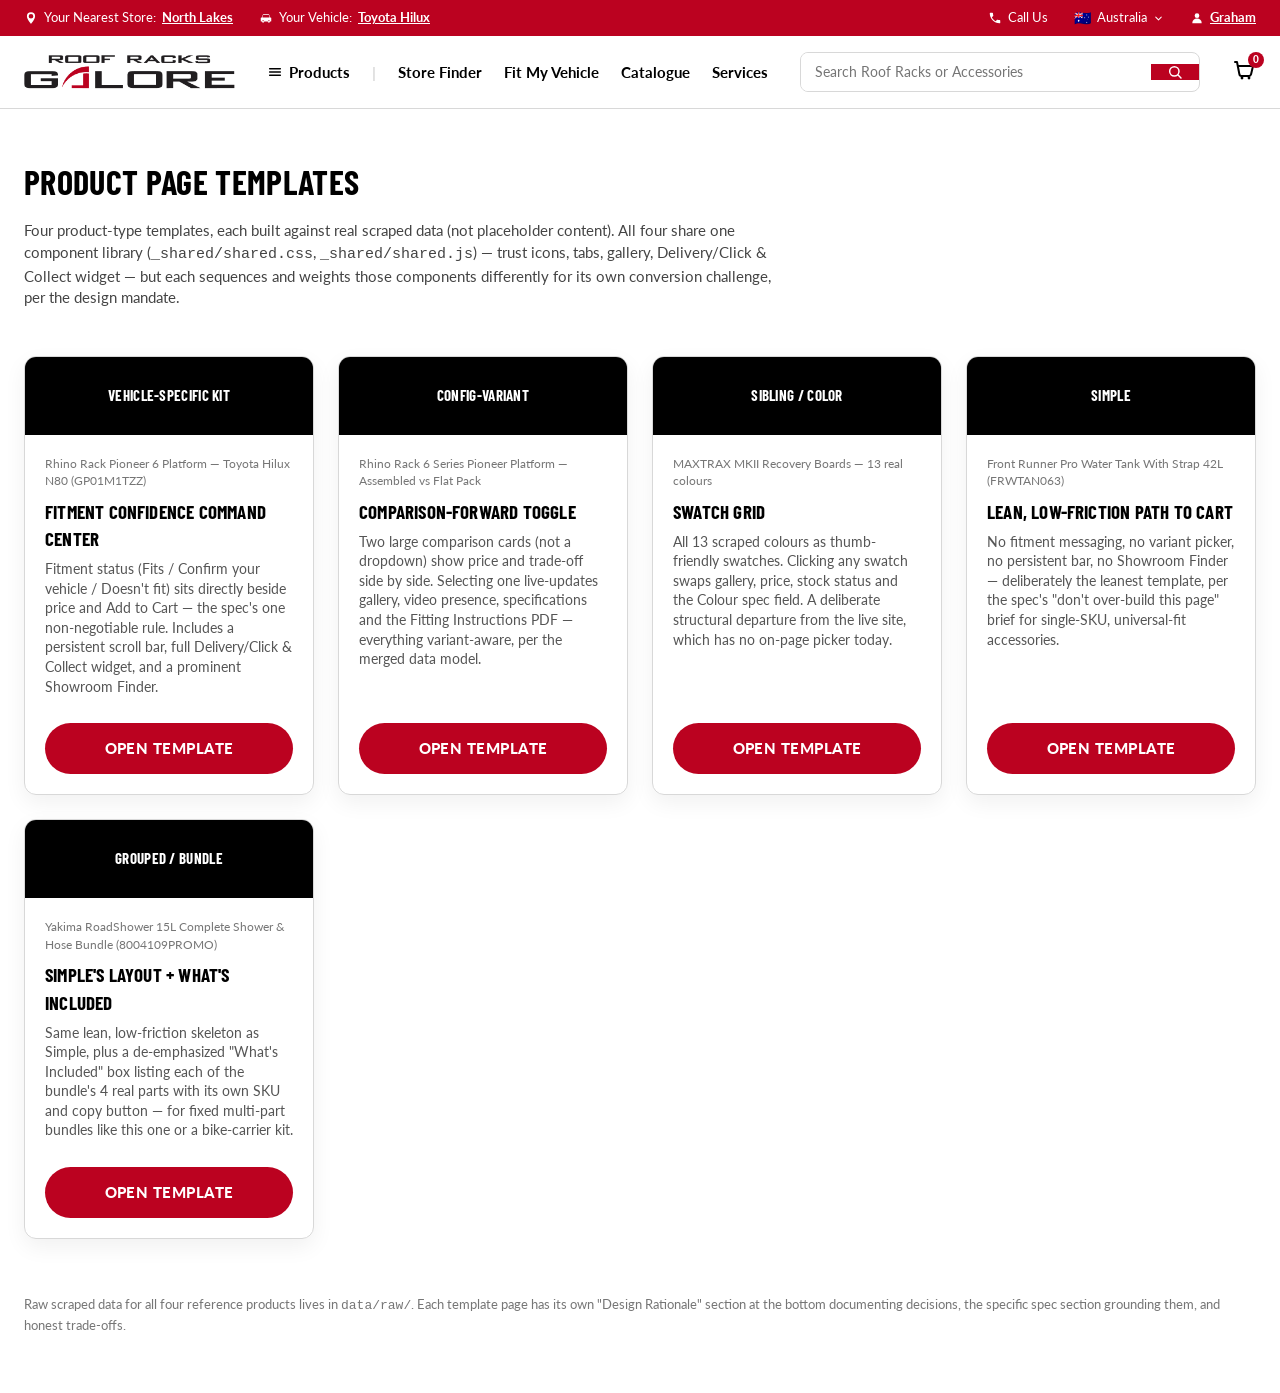
==== commit bb693ca7: "Mobile readiness: Google-guideline audit fixes + Figma-matched header rebuild Audit against Google's" ====
--- a/prototypes/index.html
+++ b/prototypes/index.html
@@ -4,6 +4,11 @@
 <meta charset="utf-8">
 <meta name="viewport" content="width=device-width, initial-scale=1">
 <title>PDP Rebuild — Template Index</title>
+<!-- Google Fonts — preconnect + <link> (2026-09-11, mobile audit), replacing shared.css's
+     old @import, which blocked font discovery until the whole stylesheet was parsed. -->
+<link rel="preconnect" href="https://fonts.googleapis.com">
+<link rel="preconnect" href="https://fonts.gstatic.com" crossorigin>
+<link rel="stylesheet" href="https://fonts.googleapis.com/css2?family=Barlow+Condensed:ital,wght@0,600;0,700;1,700&family=Lato:wght@400;700;900&display=swap">
 <link rel="stylesheet" href="_shared/shared.css">
 <style>
   .page-head{padding:48px 0 32px;}
@@ -24,8 +29,8 @@
 <div class="rrg-utility-bar">
   <div class="wrap rrg-utility-inner">
     <div class="rrg-utility-left">
-      <span class="u-item"><svg viewBox="0 0 24 24" fill="currentColor"><path d="M12 22s7-7.58 7-13A7 7 0 1 0 5 9c0 5.42 7 13 7 13zm0-9a4 4 0 1 1 0-8 4 4 0 0 1 0 8z"/></svg> Your Nearest Store: <a href="#">North Lakes</a></span>
-      <span class="u-item"><svg viewBox="0 0 24 24" fill="currentColor"><path d="M5 11l1.5-4.5A2 2 0 0 1 8.4 5h7.2a2 2 0 0 1 1.9 1.5L19 11h1a1 1 0 0 1 1 1v5a1 1 0 0 1-1 1h-1a2 2 0 0 1-4 0H9a2 2 0 0 1-4 0H4a1 1 0 0 1-1-1v-5a1 1 0 0 1 1-1h1zm2.1-4l-1.2 4h12.2l-1.2-4a1 1 0 0 0-.9-.5H8a1 1 0 0 0-.9.5zM7 15.5a1 1 0 1 0 0 2 1 1 0 0 0 0-2zm10 0a1 1 0 1 0 0 2 1 1 0 0 0 0-2z"/></svg> Your Vehicle: <a href="#">Toyota Hilux</a></span>
+      <span class="u-item"><svg viewBox="0 0 24 24" fill="currentColor"><path d="M12 22s7-7.58 7-13A7 7 0 1 0 5 9c0 5.42 7 13 7 13zm0-9a4 4 0 1 1 0-8 4 4 0 0 1 0 8z"/></svg> <span class="u-item-label">Your Nearest Store:</span> <a href="#">North Lakes</a></span>
+      <span class="u-item"><svg viewBox="0 0 24 24" fill="currentColor"><path d="M5 11l1.5-4.5A2 2 0 0 1 8.4 5h7.2a2 2 0 0 1 1.9 1.5L19 11h1a1 1 0 0 1 1 1v5a1 1 0 0 1-1 1h-1a2 2 0 0 1-4 0H9a2 2 0 0 1-4 0H4a1 1 0 0 1-1-1v-5a1 1 0 0 1 1-1h1zm2.1-4l-1.2 4h12.2l-1.2-4a1 1 0 0 0-.9-.5H8a1 1 0 0 0-.9.5zM7 15.5a1 1 0 1 0 0 2 1 1 0 0 0 0-2zm10 0a1 1 0 1 0 0 2 1 1 0 0 0 0-2z"/></svg> <span class="u-item-label">Your Vehicle:</span> <a href="#">Toyota Hilux</a></span>
     </div>
     <div class="rrg-utility-right">
       <span class="u-item"><svg viewBox="0 0 24 24" fill="currentColor"><path d="M6.6 10.8c1.4 2.8 3.8 5.2 6.6 6.6l2.2-2.2c.3-.3.7-.4 1-.2 1.1.4 2.3.6 3.6.6.6 0 1 .4 1 1V20c0 .6-.4 1-1 1C10.6 21 3 13.4 3 4c0-.6.4-1 1-1h3.5c.6 0 1 .4 1 1 0 1.3.2 2.5.6 3.6.1.4 0 .8-.2 1L6.6 10.8z"/></svg> Call Us</span>
@@ -36,6 +41,7 @@
 </div>
 <header class="rrg-main-header">
   <div class="wrap rrg-main-inner">
+    <button type="button" class="mobile-nav-toggle" aria-label="Open menu" aria-expanded="false"><svg viewBox="0 0 24 24" fill="none" stroke="currentColor" stroke-width="2.2" stroke-linecap="round" stroke-linejoin="round"><path d="M4 7h16M4 12h16M4 17h16"/></svg></button>
     <div class="rrg-logo"><img src="_shared/headerlogo.png" alt="Roof Racks Galore"></div>
     <nav class="rrg-nav">
       <a href="#"><svg viewBox="0 0 24 24" fill="none" stroke="currentColor" stroke-width="2.2" stroke-linecap="round" style="width:16px;height:16px;"><path d="M4 7h16M4 12h16M4 17h16"/></svg> Products</a>
@@ -47,6 +53,7 @@
     </nav>
     <div class="rrg-search">
       <input type="text" placeholder="Search Roof Racks or Accessories">
+      <button type="button" class="rrg-search-clear" aria-label="Clear search" hidden>&times;</button>
       <button class="rrg-search-btn"><svg viewBox="0 0 24 24" fill="none" stroke="currentColor" stroke-width="2.2" stroke-linecap="round"><circle cx="11" cy="11" r="7"/><path d="M21 21l-4.35-4.35"/></svg></button>
     </div>
     <div class="rrg-cart">
@@ -55,6 +62,17 @@
     </div>
   </div>
 </header>
+<!-- Sticky condensed mobile header (2026-09-11, matched to client-supplied Figma export
+     "Mob Navbar - Final - Sticky.png") — see the inline script at the bottom of this file
+     for why this page wires it up standalone instead of loading shared.js. -->
+<div class="rrg-sticky-header">
+  <button type="button" class="mobile-nav-toggle" aria-label="Open menu" aria-expanded="false"><svg viewBox="0 0 24 24" fill="none" stroke="currentColor" stroke-width="2.2" stroke-linecap="round" stroke-linejoin="round"><path d="M4 7h16M4 12h16M4 17h16"/></svg></button>
+  <div class="rrg-logo"><img src="_shared/headerlogo.png" alt="Roof Racks Galore"></div>
+  <div class="rrg-cart">
+    <svg viewBox="0 0 24 24" fill="none" stroke="currentColor" stroke-width="2" stroke-linecap="round" stroke-linejoin="round"><path d="M3 4h2l2.4 12.2a2 2 0 0 0 2 1.8h7.6a2 2 0 0 0 2-1.6L21 8H6"/><circle cx="10" cy="20" r="1.4" fill="currentColor" stroke="none"/><circle cx="17" cy="20" r="1.4" fill="currentColor" stroke="none"/></svg>
+    <span class="cart-badge">0</span>
+  </div>
+</div>
 
 <main class="wrap">
   <div class="page-head">
@@ -113,5 +131,60 @@
   <p style="font-size:13px;color:#767676;margin-bottom:60px;">Raw scraped data for all four reference products lives in <code>data/raw/</code>. Each template page has its own "Design Rationale" section at the bottom documenting decisions, the specific spec section grounding them, and honest trade-offs.</p>
 </main>
 
+<!-- Mobile header behavior only (2026-09-11, mobile audit + Figma-matched header rebuild)
+     — this index page doesn't load the full shared.js (that file's other init functions,
+     e.g. buildAdminPanel(), assume product-page markup like .decision-panel/.price-block
+     that this page doesn't have), so the nav drawer, search-clear button, and sticky
+     header are wired up standalone here instead of pulling in shared.js just for these.
+     Mirrors initMobileNav()/initSearchClear()/initPersistentBar() in shared.js exactly. -->
+<script>
+  (function(){
+    var toggles = document.querySelectorAll('.mobile-nav-toggle');
+    var nav = document.querySelector('.rrg-nav');
+    if (toggles.length && nav) {
+      var setExpanded = function(open){ toggles.forEach(function(t){ t.setAttribute('aria-expanded', open); }); };
+      toggles.forEach(function(toggle){
+        toggle.addEventListener('click', function(e){
+          e.stopPropagation();
+          var header = toggle.closest('.rrg-sticky-header') || toggle.closest('.rrg-main-header');
+          if (header) nav.style.top = header.getBoundingClientRect().bottom + 'px';
+          var open = nav.classList.toggle('mobile-open');
+          setExpanded(open);
+        });
+      });
+      nav.addEventListener('click', function(e){ e.stopPropagation(); });
+      document.addEventListener('click', function(){
+        nav.classList.remove('mobile-open');
+        setExpanded(false);
+      });
+      window.addEventListener('resize', function(){
+        if (window.innerWidth > 900 && nav.classList.contains('mobile-open')) {
+          nav.classList.remove('mobile-open');
+          setExpanded(false);
+        }
+      });
+    }
+
+    var searchWrap = document.querySelector('.rrg-search');
+    var searchInput = searchWrap && searchWrap.querySelector('input');
+    var searchClear = searchWrap && searchWrap.querySelector('.rrg-search-clear');
+    if (searchInput && searchClear) {
+      var sync = function(){ searchClear.hidden = !searchInput.value; };
+      searchInput.addEventListener('input', sync);
+      searchClear.addEventListener('click', function(){ searchInput.value = ''; sync(); searchInput.focus(); });
+      sync();
+    }
+
+    var sentinel = document.querySelector('.rrg-search');
+    var stickyHeader = document.querySelector('.rrg-sticky-header');
+    if (sentinel && stickyHeader && 'IntersectionObserver' in window) {
+      new IntersectionObserver(function(entries){
+        var entry = entries[0];
+        var scrolledPast = !entry.isIntersecting && entry.boundingClientRect.top < 0;
+        stickyHeader.classList.toggle('visible', scrolledPast);
+      }, { threshold: 0 }).observe(sentinel);
+    }
+  })();
+</script>
 </body>
 </html>
--- a/prototypes/_shared/shared.css
+++ b/prototypes/_shared/shared.css
@@ -1,6 +1,9 @@
 /* Roof Racks Galore — shared design tokens & component library, used across all four PDP templates */
 
-@import url('https://fonts.googleapis.com/css2?family=Barlow+Condensed:ital,wght@0,600;0,700;1,700&family=Lato:wght@400;700;900&display=swap');
+/* Google Fonts are loaded via <link rel="preconnect">/<link rel="stylesheet"> in each
+   page's <head> now, not an @import here (2026-09-11, mobile audit) — @import blocks
+   the browser from discovering/fetching the font until after this whole stylesheet is
+   parsed, which is a real render/LCP cost on mobile networks that <link> avoids. */
 
 :root{
   --rrg-black:#000;
@@ -16,6 +19,8 @@
   --rrg-unknown-bg:#FFF4E5;
   --rrg-nofit:#A6192E;
   --rrg-nofit-bg:#FDEAEC;
+  --rrg-display:#8A6D23;
+  --rrg-display-bg:#FBF3E6;
   --radius:12px;
   --shadow:0 8px 22px rgba(0,0,0,.06);
   --maxw:1280px;
@@ -69,20 +74,114 @@
 .rrg-nav a{color:var(--rrg-black);text-decoration:none;display:inline-flex;align-items:center;gap:6px;}
 .rrg-nav a:hover{color:var(--rrg-red);}
 .rrg-nav .sep{color:var(--rrg-line);}
-.rrg-search{flex:1 1 260px;max-width:420px;display:flex;border:1.5px solid var(--rrg-line);border-radius:8px;overflow:hidden;margin-left:auto;}
+
+/* Template Switcher — internal-only dropdown on the header's "Products" item for jumping
+   between the 5 prototype templates without going back to prototypes/index.html. Not part
+   of the shipped design (mirrors the Demo State Panel's reviewer-tool status). */
+.template-switcher{position:relative;}
+.template-switcher-toggle{background:none;border:none;padding:0;font:inherit;font-weight:700;color:var(--rrg-black);display:inline-flex;align-items:center;gap:6px;cursor:pointer;}
+.template-switcher-toggle:hover{color:var(--rrg-red);}
+.template-switcher-menu{position:absolute;top:calc(100% + 16px);left:0;background:#fff;border:1px solid var(--rrg-line);border-radius:var(--radius);box-shadow:var(--shadow);min-width:210px;padding:8px;display:none;flex-direction:column;gap:1px;z-index:80;}
+.template-switcher.open .template-switcher-menu{display:flex;}
+.template-switcher-menu .tsm-label{font-size:11px;font-weight:700;text-transform:uppercase;letter-spacing:.04em;color:#999;padding:6px 10px 4px;}
+.template-switcher-menu a{padding:9px 10px;border-radius:7px;font-size:13.5px;font-weight:600;color:var(--rrg-black);text-decoration:none;}
+.template-switcher-menu a:hover{background:#f4f4f4;color:var(--rrg-red);}
+.template-switcher-menu a.current{color:var(--rrg-red);background:#faf0ef;}
+.rrg-search{flex:1 1 260px;max-width:420px;display:flex;align-items:center;border:1.5px solid var(--rrg-line);border-radius:8px;overflow:hidden;margin-left:auto;}
 .rrg-search input{flex:1;border:none;padding:11px 14px;font-size:13.5px;font-family:inherit;outline:none;min-width:0;}
-.rrg-search-btn{background:var(--rrg-red);border:none;color:#fff;padding:0 16px;display:flex;align-items:center;justify-content:center;cursor:pointer;}
+/* Clear (x) button — matched to client-supplied Figma export "Navbar - Logged In -
+   Final.png", which shows it beside the search icon on mobile. Generic, so it also shows
+   up on desktop where the input has a value; initSearchClear() in shared.js toggles it. */
+.rrg-search-clear{background:none;border:none;color:#999;padding:0 8px;font-size:18px;line-height:1;flex:0 0 auto;cursor:pointer;}
+.rrg-search-clear:hover{color:#666;}
+.rrg-search-btn{background:var(--rrg-red);border:none;color:#fff;padding:0 16px;height:100%;display:flex;align-items:center;justify-content:center;cursor:pointer;flex:0 0 auto;}
 .rrg-search-btn svg{width:16px;height:16px;flex:0 0 auto;}
 .rrg-cart{position:relative;flex:0 0 auto;color:var(--rrg-black);cursor:pointer;}
 .rrg-cart svg{width:24px;height:24px;}
 .cart-badge{position:absolute;top:-6px;right:-8px;background:var(--rrg-red);color:#fff;font-size:10px;font-weight:900;border-radius:999px;width:16px;height:16px;display:flex;align-items:center;justify-content:center;}
+
+/* Mobile nav toggle + drawer (2026-09-11, mobile audit) — .rrg-nav (Products / Store
+   Finder / Fit My Vehicle / Catalogue / Services) used to just display:none below 900px
+   with nothing replacing it, making the entire main nav unreachable on mobile/tablet.
+   Hidden by default (desktop hamburger icon would be pointless); shown + wired up to
+   toggle .rrg-nav open only inside the 900px media query below. Reuses the same
+   toggle-a-class-on-click, click-outside-to-close pattern as .template-switcher
+   (initTemplateSwitcher() in shared.js) via the new initMobileNav(). */
+.mobile-nav-toggle{display:none;background:none;border:none;padding:10px;margin:-10px;color:var(--rrg-black);flex:0 0 auto;}
+.mobile-nav-toggle svg{width:22px;height:22px;display:block;}
+/* Main header, mobile layout (2026-09-11, matched to client-supplied Figma export "Navbar
+   - Logged In - Final.png") — hamburger / centered logo / cart as one row, search bar as
+   its own full-width row below, instead of everything crammed into one flex row like
+   desktop. Grid (not flex) so the search row can sit on an explicit row 2 without needing
+   flex `order` tricks that would also disturb the hamburger/logo/cart row. */
 @media (max-width:900px){
-  .rrg-nav{display:none;}
-  .rrg-search{margin-left:0;}
-}
-@media (max-width:640px){
-  .rrg-utility-inner{justify-content:center;text-align:center;}
-  .rrg-utility-left,.rrg-utility-right{justify-content:center;}
+  .rrg-main-header{position:relative;}
+  .mobile-nav-toggle{display:flex;align-items:center;justify-content:center;}
+  .rrg-main-inner{display:grid;grid-template-columns:auto 1fr auto;grid-template-rows:auto auto;align-items:center;column-gap:12px;row-gap:10px;}
+  .mobile-nav-toggle{grid-row:1;grid-column:1;}
+  .rrg-main-inner .rrg-logo{grid-row:1;grid-column:2;justify-self:center;}
+  .rrg-cart{grid-row:1;grid-column:3;justify-self:end;}
+  .rrg-search{grid-row:2;grid-column:1/-1;margin-left:0;max-width:none;}
+  /* .rrg-nav is position:fixed (see below) so it's out of normal flow — no grid placement
+     needed for it, its own top offset is computed at open-time in initMobileNav(). */
+  .rrg-nav{
+    display:none;
+    position:fixed;left:0;right:0;
+    flex-direction:column;align-items:stretch;gap:0;
+    background:#fff;border-top:1px solid var(--rrg-line);box-shadow:0 12px 24px rgba(0,0,0,.14);
+    padding:4px 24px 16px;z-index:56;max-height:calc(100vh - 60px);overflow-y:auto;
+  }
+  .rrg-nav.mobile-open{display:flex;}
+  .rrg-nav .sep{display:none;}
+  .rrg-nav > a,
+  .rrg-nav .template-switcher-toggle{
+    width:100%;padding:15px 2px;border-bottom:1px solid #f0f0f0;
+    justify-content:space-between;font-size:15px;
+  }
+}
+
+/* Sticky condensed header (2026-09-11, matched to client-supplied Figma export "Mob
+   Navbar - Final - Sticky.png") — hamburger/logo/cart only, no utility bar or search,
+   fixed to the top once the top-of-page search row scrolls out of view. Reuses
+   initPersistentBar()'s existing sentinel/.visible convention (already used for the
+   desktop decision bar on vehicle-specific) rather than writing a second scroll observer.
+   Hidden entirely on desktop — the whole point is replacing the mobile-only search row
+   once it's scrolled away, desktop's header has no equivalent collapsed state. */
+.rrg-sticky-header{display:none;}
+@media (max-width:900px){
+  .rrg-sticky-header{
+    display:flex;align-items:center;justify-content:space-between;gap:12px;
+    position:fixed;top:0;left:0;right:0;z-index:55;
+    background:#fff;border-bottom:1px solid var(--rrg-line);
+    padding:10px 16px;
+    transform:translateY(-100%);
+    transition:transform .2s ease;
+    box-shadow:0 4px 14px rgba(0,0,0,.08);
+  }
+  .rrg-sticky-header.visible{transform:translateY(0);}
+  .rrg-sticky-header .rrg-logo img{height:26px;}
+  .rrg-sticky-header .mobile-nav-toggle{display:flex;}
+}
+/* Mobile utility bar (2026-09-11, matched to client-supplied Figma exports "Navbar -
+   Logged In - Final.png" / "Mob Navbar - Final - Sticky.png") — condenses to just
+   Nearest Store (left) and Vehicle (right), dropping Call Us / country / account.
+   display:contents on the two wrapper divs (same technique as .gallery-col's mobile
+   reorder above) lifts every .u-item to be a direct flex child of .rrg-utility-inner so
+   `order` can freely reposition across the original left/right grouping; hiding every
+   .u-item by default then re-showing just the two wanted ones by position keeps this a
+   pure-CSS fix with no markup changes needed across all 6 pages. */
+@media (max-width:900px){
+  .rrg-utility-left,.rrg-utility-right{display:contents;}
+  .rrg-utility-inner{justify-content:space-between;text-align:left;flex-wrap:nowrap;}
+  .u-item{display:none;min-width:0;}
+  .rrg-utility-left .u-item:first-child{display:inline-flex;order:1;}
+  .rrg-utility-left .u-item:nth-child(2){display:inline-flex;order:2;}
+  /* Figma's mobile utility bar shows icon + value only ("North Lakes", "Toyota Hilux"),
+     dropping the "Your Nearest Store:"/"Your Vehicle:" prefix — matches the export exactly
+     and was also a real overflow bug fix: that label text couldn't fit both items on one
+     390px-wide row with flex-wrap:nowrap above (needed to keep them fixed at opposite
+     ends rather than wrapping to a second line under the label). */
+  .u-item-label{display:none;}
 }
 .rrg-crumbs{font-size:12px;color:#767676;padding:14px 0;}
 .rrg-crumbs a{color:#767676;text-decoration:none;}
@@ -94,6 +193,13 @@
 .btn-primary:hover{background:var(--rrg-red-dark);}
 .btn-primary:active{transform:scale(.98);}
 .btn-block{width:100%;}
+
+/* Add to Cart is gold, not red (locked in per client, 2026-09-10) — [data-cta-label] hits
+   every Add to Cart button on the page (decision panel, sticky mobile bar, persistent bar)
+   without needing per-button wiring; other .btn-primary buttons (e.g. Find Nearest Showroom)
+   stay red. */
+[data-cta-label].btn-primary{background:#FFCA48;color:#000;}
+[data-cta-label].btn-primary:hover{background:#e6b53f;}
 .btn-lg{padding:18px 28px;font-size:16px;}
 .btn-outline{background:#fff;border:1.5px solid var(--rrg-black);color:var(--rrg-black);}
 
@@ -119,7 +225,25 @@
 .fitment.no_fit strong{color:var(--rrg-nofit);}
 .fitment.no_fit .dot{background:var(--rrg-nofit);}
 .fitment .actions{margin-top:8px;display:flex;gap:8px;flex-wrap:wrap;}
-.fitment .actions button{background:#fff;border:1px solid var(--rrg-line);border-radius:999px;padding:6px 12px;font-size:12px;font-weight:700;color:#333;}
+/* min-height 48px (2026-09-11, mobile audit) — was 6px/12px padding at 12px font, well
+   under Google's 48px tap-target minimum for a real "change vehicle"-type action. */
+.fitment .actions button{display:inline-flex;align-items:center;justify-content:center;min-height:48px;background:#fff;border:1px solid var(--rrg-line);border-radius:999px;padding:6px 16px;font-size:12.5px;font-weight:700;color:#333;}
+
+/* Rack Fit Guarantee (2026-09-10, Graham Sowerby meeting) — real client asset + copy.
+   Main decision panel gets icon+text packed into the fitment card's top-right corner;
+   the two condensed fitment strips (sticky mobile bar, persistent desktop bar) get an
+   icon-only version with a title tooltip since there's no room for the caption there. */
+.fitment-wrap{position:relative;}
+.fitment-wrap .fitment{padding-right:50px;}
+.rack-fit-badge{position:absolute;top:50%;right:10px;transform:translateY(-50%);width:32px;height:auto;}
+.rack-fit-badge-icon{width:20px;height:auto;flex:0 0 auto;}
+
+/* Important Vehicle Fit Notes (2026-09-10, Graham Sowerby meeting) — vehicle-specific only,
+   model-specific fitment caveats. Distinct amber/warning accent so it doesn't read as
+   another fitment-state box. Starts hidden — see applyVehicleFitNotesFlag() in shared.js. */
+.vehicle-fit-notes{background:#FFF8EC;border:1px solid #F0DDB8;border-left:3px solid #B36B00;border-radius:var(--radius);padding:12px 14px;font-size:13px;color:#4a4a4a;margin-bottom:16px;}
+.vehicle-fit-notes strong{display:block;font-family:'Barlow Condensed',sans-serif;text-transform:uppercase;font-size:13.5px;letter-spacing:.02em;color:#B36B00;margin-bottom:4px;}
+.vehicle-fit-notes p{margin:0;line-height:1.4;}
 
 /* reviews strip */
 .reviews-strip{display:flex;align-items:center;gap:8px;font-size:13px;color:#232323;}
@@ -139,6 +263,12 @@
 .stock-status-line.in-stock{color:var(--rrg-fits);}
 .stock-status-line.low-stock{color:var(--rrg-unknown);}
 .stock-status-line.not-in-stock{color:var(--rrg-nofit);}
+
+/* "On Display" pill — corrected 2026-09-10 (client feedback): belongs on individual store
+   rows in the Click & Collect widget / store slide-out (a given store either has this
+   product on display or it doesn't), not as a blanket pill beside the product's overall
+   stock status. See .stock-chip.in/.order above and rrgStorePillsHTML() in shared.js. */
+.stock-chip.display{background:var(--rrg-display-bg);color:var(--rrg-display);border:1px solid var(--rrg-display);}
 
 /* Payment-plan badges — sits directly under Add to Cart, inside .cta-col, centered to
    match the button above. Real brand wordmarks (official SVGs), amount text computed
@@ -149,7 +279,12 @@
 .payment-badge:not(:first-child){border-left:1px solid var(--rrg-line);}
 .pb-logo{height:15px;width:auto;display:block;}
 .payment-badge.pb-zip .pb-logo{height:13px;}
-.pb-text{font-size:11.5px;color:#666;line-height:1.3;white-space:nowrap;}
+/* white-space:nowrap removed (2026-09-10) — forced the instalment line ("4 payments of
+   $473.27") to stay on one line regardless of available width, which at narrow mobile
+   widths (~390px) couldn't shrink to fit 3 badges side by side and forced the whole page
+   to horizontally scroll. Wrapping to 2 lines when tight fixes it with no visual change
+   at desktop widths, where there's already room for one line. */
+.pb-text{font-size:11.5px;color:#666;line-height:1.3;}
 
 /* trust icons */
 .trust-row{display:grid;grid-template-columns:repeat(4,1fr);gap:0;border-top:1px solid var(--rrg-line);border-bottom:1px solid var(--rrg-line);margin:32px 0;}
@@ -165,7 +300,7 @@
 .tabs label::after{content:'+';position:absolute;right:4px;font-size:20px;}
 .tabs input:checked + label::after{content:'\2212';}
 .tabs .content{max-height:0;overflow:hidden;font-size:14.5px;color:#404247;transition:max-height .25s ease;}
-.tabs input:checked + label + .content{max-height:2000px;padding:16px 4px 24px;}
+.tabs input:checked + label + .content{max-height:30000px;padding:16px 4px 24px;}
 
 /* Desktop: same DOM/inputs, laid out as a horizontal tab bar with one panel below
    instead of a vertical accordion. Flexbox `order` (not CSS Grid track spanning —
@@ -181,6 +316,35 @@
   .tabs .content{order:2;flex:0 0 100%;padding:0;}
   .tabs input:checked + label + .content{padding:24px 4px 8px;max-height:none;}
 }
+
+/* Specifications as a real 2-column table (2026-09-10, Graham Sowerby meeting) — the
+   underlying data is always attribute/value pairs, never free text, so dot-points were
+   a display choice worth fixing rather than a data constraint. */
+.specs-table{width:100%;border-collapse:collapse;}
+.specs-table tr{border-top:1px solid var(--rrg-line);}
+.specs-table tr:first-child{border-top:none;}
+.specs-table th,.specs-table td{padding:9px 10px 9px 0;text-align:left;font-size:13.5px;font-weight:400;vertical-align:top;}
+.specs-table th{color:#767676;font-weight:600;width:44%;white-space:nowrap;}
+.specs-table td{color:#222;}
+
+/* Gold Guarantee tab condensed to 2 USP lines + a "Learn more" link, rather than the full
+   guarantee copy inline (2026-09-10, Graham Sowerby meeting). No dedicated guarantee page
+   exists yet to link to — href="#" placeholder, same convention as other not-yet-built
+   destinations in this prototype (flag before this leaves prototype stage). */
+.guarantee-usps{margin:0 0 12px;padding-left:20px;}
+.guarantee-usps li{margin-bottom:4px;font-size:14px;color:#333;}
+.guarantee-learn-more{font-size:13px;color:var(--rrg-red);font-weight:700;text-decoration:none;}
+.guarantee-learn-more:hover{text-decoration:underline;}
+
+/* Short description 2-line clamp + "Read more" link (2026-09-10, Graham Sowerby meeting),
+   applied to .value-prop (the short value-prop line under the title, base rules declared
+   per-template — these clamp-specific properties aren't set there so nothing conflicts).
+   "Read more" jumps to the Details tab via initTabJumpLinks() below, since the tabs
+   accordion is pure CSS (radio + label + sibling selector, no JS) and a plain anchor jump
+   wouldn't check the tab's radio input. */
+.value-prop{display:-webkit-box;-webkit-line-clamp:2;-webkit-box-orient:vertical;overflow:hidden;}
+.value-prop-readmore{display:inline-block;margin-top:2px;font-size:12.5px;font-weight:700;color:var(--rrg-red);text-decoration:none;cursor:pointer;}
+.value-prop-readmore:hover{text-decoration:underline;}
 
 /* Sticky left column (desktop only): when the decision-panel column ends up taller than
    the gallery/video/install column (variant pickers, showroom finder, package contents
@@ -237,7 +401,7 @@
 .install-cta-panel .install-tag{font-size:12.5px;color:#ddd;line-height:1.35;max-width:230px;margin:0;}
 .install-cta-reviews{display:flex;align-items:center;gap:10px;}
 .install-cta-reviews .stars{color:#E8A83C;font-size:14px;}
-.reviews-io-badge{display:inline-flex;align-items:center;gap:2px;background:#fff;color:#232323;font-weight:900;font-size:10.5px;padding:4px 8px;border-radius:4px;letter-spacing:.02em;}
+.reviews-io-badge{display:inline-flex;align-items:center;gap:2px;background:#fff;color:#232323;font-weight:900;font-size:12px;padding:4px 8px;border-radius:4px;letter-spacing:.02em;}
 .install-cta-panel .btn{background:var(--rrg-gold);color:#232323;align-self:flex-start;padding:12px 20px;font-size:13px;border-radius:8px;line-height:1.25;}
 .install-cta-panel .btn:hover{background:#a8916f;}
 .install-media-row.no-video .install-cta-panel{aspect-ratio:auto;min-height:220px;}
@@ -332,18 +496,28 @@
 /* Special order banner — sits above Add to Cart, demo admin panel "Special order" toggle */
 .special-order-banner{display:flex;align-items:center;gap:8px;font-size:13px;font-weight:700;color:var(--rrg-unknown);background:var(--rrg-unknown-bg);border:1px solid var(--rrg-unknown);border-radius:8px;padding:10px 12px;margin-bottom:10px;}
 
-/* Brand logo — required on every product page, sits at the top of the decision panel */
-.brand-logo{height:26px;width:auto;object-fit:contain;display:block;margin-bottom:12px;}
+/* Brand logo — required on every product page, sits at the top of the decision panel.
+   Fixed height/auto width made MAXTRAX (and Front Runner, same source aspect ratio)
+   render ~40% narrower than Rhino Rack/Yakima, since MAXTRAX's source file is a more
+   square canvas (148x39, ~3.8:1) than the others (~6.3:1) — a fixed height treats a
+   naturally squatter logo as "smaller" even though the artwork itself isn't (2026-09-10,
+   Graham Sowerby meeting). Sized against a bounding box instead (max-width + max-height,
+   width/height auto) so every brand fills a similar visual footprint regardless of its
+   own aspect ratio, without needing better-proportioned source assets. */
+.brand-logo{max-width:160px;max-height:32px;width:auto;height:auto;object-fit:contain;display:block;margin-bottom:12px;}
 /* Text fallback for brands with no supplied logo file yet (see grouped-bundle template,
    which introduces Yakima — no real logo asset on hand, unlike the other three brands). */
 .brand-logo-text{height:26px;line-height:26px;font-family:Arial,Helvetica,sans-serif;font-weight:900;font-size:19px;letter-spacing:.01em;color:#111;text-transform:uppercase;margin-bottom:12px;}
 
-/* Sale tag — sits inline next to the price inside .price-row (right-aligned via
-   margin-left:auto), shown/hidden by the same "on sale" admin flag as the price
-   (syncSaleTag() in shared.js finds it via the price-row's containing .decision-panel,
-   so it works regardless of where inside the row it sits). */
-.price-row .sale-tag{margin-left:auto;align-self:center;width:58px;height:auto;flex:0 0 auto;pointer-events:none;}
-@media (max-width:640px){.price-row .sale-tag{width:46px;}}
+/* Sale tag — absolutely positioned against .price-block (not just .price-row), vertically
+   centered against the whole block (price row + stock-status line beneath it), not just
+   the price row's own line — matches the same corner-badge pattern as .rack-fit-badge.
+   Shown/hidden by the same "on sale" admin flag as the price (syncSaleTag() in shared.js
+   finds it via the price-row's containing .decision-panel, so it works regardless of
+   where inside the row it sits). */
+.price-block{position:relative;}
+.price-block .sale-tag{position:absolute;top:50%;right:0;transform:translateY(-50%);width:86px;height:auto;pointer-events:none;}
+@media (max-width:640px){.price-block .sale-tag{width:64px;}}
 
 /* Package contents (vehicle-specific kits) — each included item with its own SKU + copy
    button, so instore staff can copy individual part numbers without hunting through specs */
@@ -352,17 +526,31 @@
 .package-item{display:flex;align-items:center;justify-content:space-between;gap:10px;padding:9px 12px;font-size:12.5px;border-top:1px solid var(--rrg-line);}
 .package-item:first-of-type{border-top:none;}
 .package-item .pi-name{flex:1;color:#333;}
+/* Quantity per row (2026-09-10, Graham Sowerby meeting) — so a customer adding what looks
+   like one product isn't confused when a multi-part kit arrives with no visible reason
+   why. Real per-component quantities aren't confirmed by the client yet — see spec.md §7. */
+.package-item .pi-qty{flex:0 0 auto;color:#999;font-size:12px;font-weight:700;white-space:nowrap;}
 .package-item .pi-sku{display:flex;align-items:center;gap:6px;color:#767676;white-space:nowrap;}
 
 /* Generic copy-to-clipboard button, used by the main SKU row and package-item rows */
-.copy-btn{background:none;border:none;color:var(--rrg-red);font-weight:700;font-size:11.5px;padding:2px 4px;display:inline-flex;align-items:center;gap:3px;cursor:pointer;}
-.copy-btn.copied{color:var(--rrg-fits);}
-
-/* Ex-Demo / Factory Seconds CTA + modal — demo admin panel "B-Stock" toggle */
-.exdemo-cta{display:flex;align-items:center;justify-content:space-between;gap:10px;background:#fff;border:1.5px dashed var(--rrg-gold);border-radius:8px;padding:10px 14px;margin:12px 0;font-size:12.5px;font-weight:700;color:#6b5a3e;cursor:pointer;text-align:left;width:100%;font-family:inherit;}
-.exdemo-cta:hover{background:var(--rrg-gold-bg);}
-.exdemo-cta .ex-label{display:flex;align-items:center;gap:8px;}
-.exdemo-cta .ex-arrow{font-weight:900;font-size:15px;}
+/* SKU click-to-copy (2026-09-10, Graham Sowerby meeting) — the SKU text itself is the
+   click target now, not a separate copy-icon button (main SKU row + What's Included
+   rows). Dashed underline in the current text colour signals "clickable" without adding
+   a second visual element next to a value that used to look purely static. */
+/* Padding + negative margin (2026-09-11, mobile audit) so the click/tap area is bigger
+   than the visible underlined text without shifting surrounding layout — a full 48px
+   box here would look like an odd gap in an inline text row, so this is a deliberate
+   partial improvement (~34px tap height), not a full 48px compliance claim. */
+.sku-copy{cursor:pointer;border-bottom:1px dashed currentColor;display:inline-block;padding:8px 2px;margin:-8px -2px;}
+.sku-copy.copied{color:var(--rrg-fits);border-bottom-color:var(--rrg-fits);}
+
+/* Ex-Demo / Factory Seconds — demo admin panel "B-Stock" toggle. Appended inline to the
+   stock-status line itself (e.g. "In Stock — Ex-Demo/Factory Seconds from $1,495"), not a
+   separate button (Graham Sowerby meeting, 2026-09-10 — a standalone button risked being
+   missed; this needed to read as part of the existing stock line). Click opens the same
+   ex-demo modal as before. */
+.exdemo-inline-link{color:#1A56DB;font-weight:700;text-decoration:underline;}
+.exdemo-inline-link:hover{color:#123f9e;}
 
 /* Paid "Fitted" option — demo-preview only (2026-09-10 client meeting), not wired to
    real cart/checkout. Mode 1 injects this as a third card into .variant-picker (higher
@@ -372,7 +560,7 @@
 .variant-option.fitted-option.selected{border-color:var(--rrg-gold);box-shadow:0 0 0 1px var(--rrg-gold);}
 .fitted-upsell-checkbox{display:flex;align-items:flex-start;gap:10px;background:var(--rrg-gold-bg);border:1px solid var(--rrg-gold);border-radius:8px;padding:10px 12px;font-size:12.5px;color:#5c4d34;cursor:pointer;margin-bottom:2px;}
 .fitted-upsell-checkbox input{margin-top:2px;flex:0 0 auto;}
-.fitted-upsell-checkbox .fitted-sub{display:block;color:#8a7a5c;font-size:11px;margin-top:2px;}
+.fitted-upsell-checkbox .fitted-sub{display:block;color:#8a7a5c;font-size:12px;margin-top:2px;}
 
 .admin-section h5 .admin-note{text-transform:none;font-weight:400;color:#aaa;letter-spacing:0;}
 .admin-radio-row{display:flex;flex-direction:column;gap:6px;margin:8px 0 0;padding-top:8px;border-top:1px dashed #eee;}
@@ -390,12 +578,12 @@
 .modal-head{display:flex;align-items:flex-start;justify-content:space-between;gap:12px;padding:20px 22px 4px;}
 .modal-head h3{font-size:19px;margin:0 0 4px;}
 .modal-head p{font-size:12.5px;color:#666;margin:0;}
-.modal-close{background:#f2f2f2;border:none;border-radius:50%;width:30px;height:30px;font-size:16px;flex:0 0 auto;color:#333;}
+.modal-close{background:#f2f2f2;border:none;border-radius:50%;width:48px;height:48px;font-size:16px;flex:0 0 auto;color:#333;}
 .modal-body{padding:14px 22px 22px;display:flex;flex-direction:column;gap:12px;}
 .exdemo-option{border:1px solid var(--rrg-line);border-radius:10px;padding:14px 16px;display:flex;align-items:center;gap:14px;}
 .exdemo-option .eo-img{width:64px;height:64px;object-fit:contain;background:#f7f7f7;border-radius:8px;padding:6px;flex:0 0 auto;}
 .exdemo-option .eo-info{flex:1;min-width:0;}
-.exdemo-option .eo-tag{display:inline-block;font-size:10px;font-weight:900;text-transform:uppercase;letter-spacing:.03em;padding:3px 9px;border-radius:999px;background:var(--rrg-unknown-bg);color:var(--rrg-unknown);border:1px solid var(--rrg-unknown);margin-bottom:6px;}
+.exdemo-option .eo-tag{display:inline-block;font-size:11px;font-weight:900;text-transform:uppercase;letter-spacing:.03em;padding:3px 9px;border-radius:999px;background:var(--rrg-unknown-bg);color:var(--rrg-unknown);border:1px solid var(--rrg-unknown);margin-bottom:6px;}
 .exdemo-option .eo-price{font-family:'Barlow Condensed',sans-serif;font-weight:700;font-size:22px;}
 .exdemo-option .eo-was{font-size:12px;color:#8a8a8a;text-decoration:line-through;margin-left:6px;}
 .exdemo-option .eo-note{font-size:12px;color:#666;margin-top:2px;}
@@ -415,12 +603,18 @@
 .rationale .tradeoff{border-left:3px solid var(--rrg-unknown);}
 .rationale .cite{font-size:12px;color:#767676;font-style:italic;margin-top:6px;}
 
-/* Delivery / Click & Collect widget — full-width, two tabs */
+/* Delivery / Click & Collect widget — full-width, two tabs. Reworked 2026-09-10 (Graham
+   Sowerby meeting): single postcode field shared across both tabs (.dc-postcode-row, sits
+   between the tab bar and whichever .dc-panel is active) instead of one per panel, results
+   visible by default instead of gated behind a click (see initDcPostcode() in shared.js),
+   default active tab flipped to Click & Collect, and small tab icons. */
 .dc-widget{border:1px solid var(--rrg-line);border-radius:var(--radius);overflow:hidden;background:#fff;}
 .dc-tabs{display:flex;border-bottom:1px solid var(--rrg-line);}
-.dc-tab{flex:1;background:#f7f7f7;border:none;padding:11px 14px;font-family:'Barlow Condensed',sans-serif;font-weight:700;font-size:13px;text-transform:uppercase;letter-spacing:.02em;color:#767676;border-bottom:2px solid transparent;}
+.dc-tab{flex:1;display:inline-flex;align-items:center;justify-content:center;gap:5px;min-height:48px;background:#f7f7f7;border:none;padding:11px 14px;font-family:'Barlow Condensed',sans-serif;font-weight:700;font-size:13px;text-transform:uppercase;letter-spacing:.02em;color:#767676;border-bottom:2px solid transparent;}
 .dc-tab.active{background:#fff;color:var(--rrg-black);border-bottom-color:var(--rrg-red);}
-.dc-panel{padding:16px 18px;}
+.dc-tab-icon{width:14px;height:14px;flex:0 0 auto;}
+.dc-postcode-row{display:flex;gap:10px;flex-wrap:wrap;padding:16px 18px 0;}
+.dc-panel{padding:12px 18px 16px;}
 .dc-row{display:flex;gap:10px;flex-wrap:wrap;}
 .dc-input{flex:1 1 220px;border:1px solid var(--rrg-line);border-radius:8px;padding:12px 14px;font-size:14px;font-family:inherit;}
 .dc-results{margin-top:16px;display:flex;flex-direction:column;gap:10px;}
@@ -431,6 +625,41 @@
 .stock-chip.in{background:var(--rrg-fits-bg);color:var(--rrg-fits);border:1px solid var(--rrg-fits);}
 .stock-chip.order{background:var(--rrg-unknown-bg);color:var(--rrg-unknown);border:1px solid var(--rrg-unknown);}
 
+/* "View all stores" — opens the store slide-out drawer, see .store-slideout below and
+   buildStoreSlideout() in shared.js. Click & Collect panel and, where present, the Showroom
+   Finder widget. The line's leading text swaps between "no postcode entered" and "postcode
+   entered" copy — see initDcPostcode() in shared.js. */
+.dc-viewall-row{margin-top:10px;font-size:12px;color:#767676;}
+.dc-viewall{color:#1A56DB;font-weight:700;text-decoration:underline;cursor:pointer;}
+.dc-viewall:hover{color:#123f9e;}
+
+/* Delivery panel's placeholder before a postcode is entered — mirrors the Collect panel
+   gating results the same way (2026-09-10, second follow-up: Delivery was left showing
+   flat rates regardless of postcode, same bug already fixed on Collect). */
+.dc-postcode-prompt{font-size:13.5px;color:#767676;padding:4px 0;}
+
+/* Store slide-out — right-edge drawer, "View all stores" from the Click & Collect and
+   Showroom Finder widgets. Real store network (RRG_STORE_NETWORK in shared.js), grouped by
+   state to match the live site's own Store Inventory slide-out. Reuses .dc-store/.stock-chip
+   row styling for visual consistency with the inline results, same modal-backdrop
+   convention as the Ex-Demo modal but as a slide-in panel. */
+.store-slideout-backdrop{position:fixed;inset:0;background:rgba(0,0,0,.45);z-index:75;opacity:0;pointer-events:none;transition:opacity .2s ease;}
+.store-slideout-backdrop.open{opacity:1;pointer-events:auto;}
+.store-slideout{position:fixed;top:0;right:0;bottom:0;width:380px;max-width:90vw;background:#fff;box-shadow:-16px 0 40px rgba(0,0,0,.25);transform:translateX(100%);transition:transform .25s ease;display:flex;flex-direction:column;}
+.store-slideout-backdrop.open .store-slideout{transform:translateX(0);}
+.store-slideout-head{display:flex;align-items:center;justify-content:space-between;padding:20px 22px;border-bottom:1px solid var(--rrg-line);flex:0 0 auto;}
+.store-slideout-head h3{font-size:19px;margin:0;}
+.store-slideout-close{background:#f2f2f2;border:none;border-radius:50%;width:48px;height:48px;font-size:16px;color:#333;flex:0 0 auto;}
+.store-slideout-body{padding:16px 22px 22px;overflow-y:auto;display:flex;flex-direction:column;gap:10px;flex:1 1 auto;}
+.store-slideout-state{font-family:'Barlow Condensed',sans-serif;font-size:13px;text-transform:uppercase;letter-spacing:.03em;color:var(--rrg-red);margin:14px 0 2px;}
+.store-slideout-state:first-child{margin-top:0;}
+/* Padding + negative margin (2026-09-11, mobile audit), same partial-tap-target
+   convention as .sku-copy above — these are real conversion actions (call a store, open
+   its map) that were plain 12px inline text with no hit-area padding at all. */
+.dc-store .store-phone,.dc-store .store-map-link{display:inline-block;font-size:12px;font-weight:700;text-decoration:underline;padding:8px 0;margin:-8px 12px -8px 0;}
+.dc-store .store-phone{color:var(--rrg-black);}
+.dc-store .store-map-link{color:#1A56DB;}
+
 /* Showroom Finder — prominent trust CTA, not a plain widget */
 .showroom-widget{background:var(--rrg-black);color:#fff;border-radius:var(--radius);padding:26px 28px;margin-top:20px;}
 .showroom-widget h3{color:#fff;margin-bottom:8px;}
@@ -439,7 +668,34 @@
 .showroom-widget .dc-results{margin-top:18px;}
 .showroom-widget .dc-store{background:#1c1c1c;border-color:#3a3a3a;color:#fff;}
 .showroom-widget .muted{color:#aaa;}
-.showroom-widget .stock-chip.in{background:#1E7A34;color:#fff;border-color:#1E7A34;}
+.showroom-widget .stock-chip.display{background:#FFCA48;color:#000;border-color:#FFCA48;}
+.showroom-widget .dc-viewall-row{color:#ccc;margin-top:14px;}
+.showroom-widget .dc-viewall{color:#fff;}
+.showroom-widget .dc-viewall:hover{color:#e6e6e6;}
+
+/* Experimental interactive map (Vehicle-Specific pilot, 2026-09-10 Graham Sowerby meeting)
+   — runs alongside the existing black block (split-view), not as a full swap; corrected
+   2026-09-10 after the first version replaced the block outright and lost the postcode
+   entry / CTA. .split-view puts #showroomDefaultView and #showroomMap side by side (1:2 —
+   text column narrower, map gets the larger two-thirds — client ask, same day follow-up);
+   stacks on narrow viewports. The map runs flush to the widget's edges (no padding/black
+   border around it, another same-day correction) — padding that used to live on
+   .showroom-widget itself moves onto #showroomDefaultView only in split-view, and
+   `overflow:hidden` on the widget clips the map's square corners to the widget's own
+   rounded ones. `position:relative;z-index:0` on .showroom-map gives Leaflet's internal
+   panes/controls (which default to z-index up to 1000) their own local stacking context, so
+   they can never render above the fixed Demo State Panel (z-index 60/61) — without this
+   they escape onto the whole page since neither Leaflet's container nor this block
+   otherwise establishes one. */
+.showroom-widget.split-view{display:grid;grid-template-columns:1fr 2fr;align-items:stretch;padding:0;overflow:hidden;min-height:360px;}
+.showroom-widget.split-view #showroomDefaultView{margin:0;padding:26px 24px;}
+.showroom-widget.split-view .showroom-map{margin:0;height:auto;border-radius:0;}
+@media (max-width:900px){
+  .showroom-widget.split-view{grid-template-columns:1fr;min-height:0;}
+  .showroom-widget.split-view .showroom-map{height:280px;}
+}
+.showroom-map{margin-top:18px;height:320px;border-radius:10px;overflow:hidden;position:relative;z-index:0;}
+.showroom-map .leaflet-container{height:100%;width:100%;font-family:inherit;}
 
 /* Sticky mobile Add-to-Cart bar — hidden by default, shown only on narrow viewports */
 .sticky-cta-mobile{display:none;}
@@ -496,3 +752,58 @@
   .trust-row .item:nth-child(2n+1){border-left:0;}
   .trust-row .item:nth-child(n+3){border-top:1px solid var(--rrg-line);}
 }
+
+/* ==========================================================================
+   Mobile content type scale (2026-09-11, mobile audit)
+   ==========================================================================
+   Real, structural finding: only headings/prices (Barlow Condensed, 18px+) sit above
+   Google's 16px mobile-readability floor. Nearly everything a shopper actually reads —
+   fitment status, tab content, specs, delivery/collect info, descriptions — was set
+   12.5–15px across the component library, which reads as uniformly small on mobile even
+   though the viewport meta tag itself is correct (not a zoom/scaling bug).
+
+   !important is used deliberately, not as a shortcut: several of these selectors are
+   re-declared in each template's own local <style> block (e.g. .value-prop, .sku-row),
+   which loads after this shared stylesheet in every page's <head> and would otherwise
+   silently win the cascade on source order alone despite equal specificity. This block
+   is meant to be the authoritative mobile floor regardless of what a given template
+   re-set locally — that's the point of centralizing it here rather than patching five
+   separate files piecemeal.
+
+   Two tiers only, kept deliberately close to the original design so this reads as a
+   readability fix, not a redesign:
+   - "Reading" tier → 16px: content meant to be read as sentences/paragraphs (fitment
+     copy, tab panels, short description, specs, delivery/collect fields and results).
+   - "Secondary" tier → 14px: short supporting lines (stock status, trust copy, package
+     rows, view-all links, install tag copy) — still comfortably above the old 11–13px,
+     short of full "reading" size since these were never meant to carry equal weight.
+   True badges/chips/pills (stock-chip, badge-save, cart-badge count) are intentionally
+   left out — enlarging those breaks their fixed pill/circle shapes; the worst offenders
+   there (reviews.io badge, ex-demo tag, package quantity, fitted-option sub-copy) were
+   already bumped in their base rules above, not gated to mobile only. */
+@media (max-width:640px){
+  .fitment{font-size:16px!important;}
+  .tabs .content{font-size:16px!important;}
+  .short-desc{font-size:16px!important;}
+  .value-prop{font-size:16px!important;}
+  .specs-table th,.specs-table td{font-size:15px!important;}
+  .guarantee-usps li{font-size:16px!important;}
+  .vehicle-fit-notes{font-size:15px!important;}
+  .dc-option,.dc-store{font-size:15px!important;}
+  .product-card h5{font-size:14.5px!important;}
+  /* Inputs specifically need >=16px on iOS Safari, or focusing one auto-zooms the whole
+     page in — a real, well-known mobile bug, not just a readability nicety here. */
+  .dc-input{font-size:16px!important;}
+
+  .muted{font-size:14px!important;}
+  .stock-status-line{font-size:14px!important;}
+  .package-item{font-size:14px!important;}
+  .trust-row p{font-size:14px!important;}
+  .pb-text{font-size:13px!important;}
+  .rrg-crumbs{font-size:13px!important;}
+  .sku-row{font-size:14px!important;}
+  .dc-viewall-row{font-size:13px!important;}
+  .install-cta-panel .install-tag{font-size:13.5px!important;}
+  .modal-head p{font-size:13px!important;}
+  .exdemo-option .eo-note{font-size:13px!important;}
+}
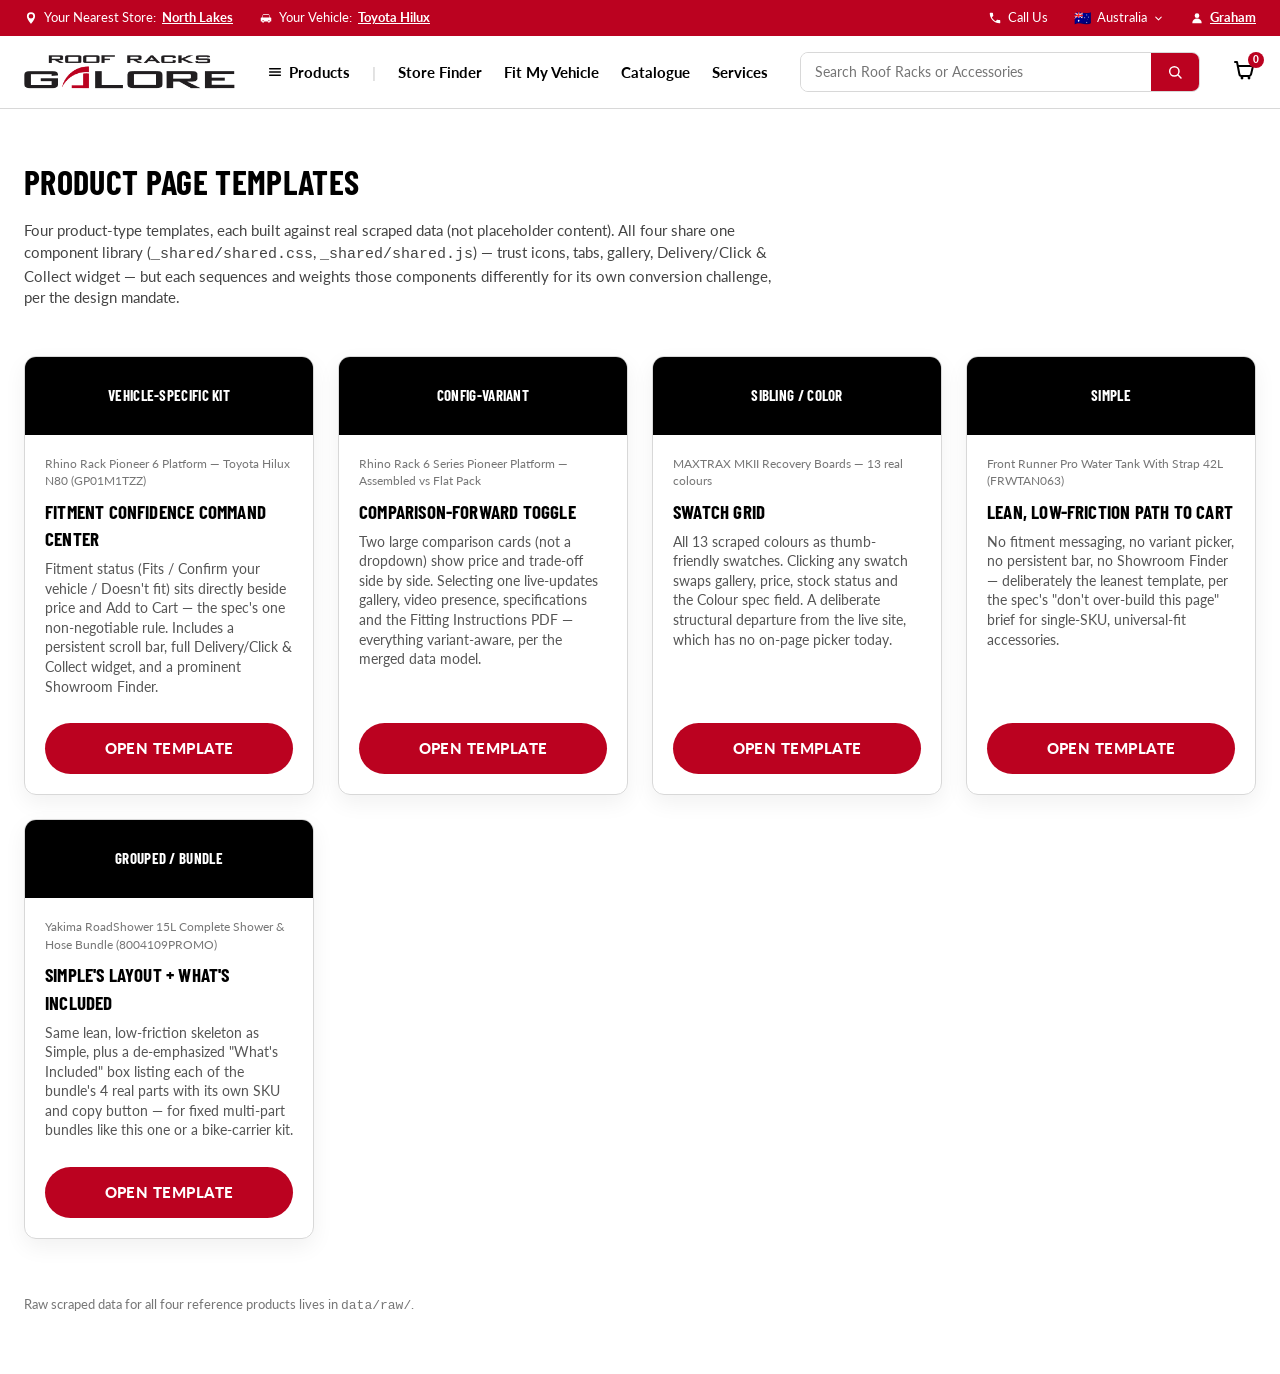
==== commit 61f5802a: "Region-specific fixes: UK/NZ store data, payment badges, discontinued state, What's Included links -" ====
--- a/prototypes/index.html
+++ b/prototypes/index.html
@@ -128,7 +128,7 @@
     </div>
   </div>
 
-  <p style="font-size:13px;color:#767676;margin-bottom:60px;">Raw scraped data for all four reference products lives in <code>data/raw/</code>. Each template page has its own "Design Rationale" section at the bottom documenting decisions, the specific spec section grounding them, and honest trade-offs.</p>
+  <p style="font-size:13px;color:#767676;margin-bottom:60px;">Raw scraped data for all four reference products lives in <code>data/raw/</code>.</p>
 </main>
 
 <!-- Mobile header behavior only (2026-09-11, mobile audit + Figma-matched header rebuild)
--- a/prototypes/_shared/shared.css
+++ b/prototypes/_shared/shared.css
@@ -19,8 +19,8 @@
   --rrg-unknown-bg:#FFF4E5;
   --rrg-nofit:#A6192E;
   --rrg-nofit-bg:#FDEAEC;
-  --rrg-display:#8A6D23;
-  --rrg-display-bg:#FBF3E6;
+  --rrg-display:#1A56DB;
+  --rrg-display-bg:#EAF1FD;
   --radius:12px;
   --shadow:0 8px 22px rgba(0,0,0,.06);
   --maxw:1280px;
@@ -65,6 +65,19 @@
 .u-item svg{flex:0 0 auto;width:14px;height:14px;}
 .u-item a{color:#fff;text-decoration:underline;font-weight:700;}
 .u-item .flag-emoji{font-size:14px;line-height:1;}
+
+/* Region Selector (2026-09-11, backlog item 21) — the utility bar's country item, previously
+   static/decorative, is now a working dropdown. Same toggle-a-class-on-click,
+   click-outside-to-close interaction as .template-switcher below, just recoloured for
+   sitting on the red utility bar (white trigger text) instead of the white main header. */
+.region-switcher{position:relative;}
+.region-switcher-toggle{background:none;border:none;padding:0;font:inherit;font-size:12.5px;color:#fff;cursor:pointer;}
+.region-switcher-menu{position:absolute;top:calc(100% + 10px);right:0;background:#fff;border:1px solid var(--rrg-line);border-radius:var(--radius);box-shadow:var(--shadow);min-width:180px;padding:8px;display:none;flex-direction:column;gap:1px;z-index:80;}
+.region-switcher.open .region-switcher-menu{display:flex;}
+.region-switcher-menu .tsm-label{font-size:11px;font-weight:700;text-transform:uppercase;letter-spacing:.04em;color:#999;padding:6px 10px 4px;}
+.region-switcher-menu a{display:flex;align-items:center;gap:8px;padding:9px 10px;border-radius:7px;font-size:13.5px;font-weight:600;color:var(--rrg-black);text-decoration:none;}
+.region-switcher-menu a:hover{background:#f4f4f4;color:var(--rrg-red);}
+.region-switcher-menu a.current{color:var(--rrg-red);background:#faf0ef;}
 
 .rrg-main-header{background:#fff;border-bottom:1px solid var(--rrg-line);padding:16px 0;}
 .rrg-main-inner{display:flex;align-items:center;gap:32px;padding:0 24px;flex-wrap:wrap;}
@@ -94,7 +107,13 @@
    up on desktop where the input has a value; initSearchClear() in shared.js toggles it. */
 .rrg-search-clear{background:none;border:none;color:#999;padding:0 8px;font-size:18px;line-height:1;flex:0 0 auto;cursor:pointer;}
 .rrg-search-clear:hover{color:#666;}
-.rrg-search-btn{background:var(--rrg-red);border:none;color:#fff;padding:0 16px;height:100%;display:flex;align-items:center;justify-content:center;cursor:pointer;flex:0 0 auto;}
+/* align-self:stretch (not height:100%, 2026-09-11 fix) — .rrg-search has no explicit height
+   of its own (it's sized by its tallest child, the input), so a percentage height on this
+   button had nothing definite to resolve against and fell back to the button's own content
+   height (~16px, just the icon) — the red background covered only that vertically-centered
+   16px sliver instead of the full ~40px pill, which read as a rendering bug. align-self
+   stretches the button to match the flex line's actual cross-size instead. */
+.rrg-search-btn{background:var(--rrg-red);border:none;color:#fff;padding:0 16px;align-self:stretch;display:flex;align-items:center;justify-content:center;cursor:pointer;flex:0 0 auto;}
 .rrg-search-btn svg{width:16px;height:16px;flex:0 0 auto;}
 .rrg-cart{position:relative;flex:0 0 auto;color:var(--rrg-black);cursor:pointer;}
 .rrg-cart svg{width:24px;height:24px;}
@@ -203,6 +222,92 @@
 .btn-lg{padding:18px 28px;font-size:16px;}
 .btn-outline{background:#fff;border:1.5px solid var(--rrg-black);color:var(--rrg-black);}
 
+/* UK brand skin (Region Selector, 2026-09-11) — RRG trades in the UK as "The Roof Box
+   Company" (roofbox.co.uk), a real sister brand. Scope confirmed with Brenton: logo + core
+   colour only, not a typography change. Overriding --rrg-red/--rrg-red-dark here recolours
+   every component already built against those tokens (utility bar, trust icons, links, tab
+   underline, sale badges, etc.) for free — see applyRegionBrand() in shared.js, which
+   toggles this class. Add to Cart needs its own override since it isn't on the --rrg-red
+   token to begin with (RRG's own gold default, directly above) — colours are their real
+   scraped brand values: navy #2E41AE / #FFFF19 from their logo SVG itself, green #26B226
+   from their live "Click Here To Order" button (confirmed with Brenton as the preferred
+   option over keeping RRG's gold). */
+body.region-uk{--rrg-red:#2E41AE;--rrg-red-dark:#1F2E82;}
+body.region-uk [data-cta-label].btn-primary{background:#26B226;color:#fff;}
+body.region-uk [data-cta-label].btn-primary:hover{background:#1e8f1e;}
+/* The Roof Box Company's real logo is a tall vertical rectangle (117.89x143.63, ~0.82:1),
+   not RRG's wide horizontal wordmark (360x58, ~6.2:1) — Brenton asked for it to actually
+   span both header bars (the red/navy Utility Bar above + the white Main Header row below)
+   rather than just sit taller within the Main Header alone, since it reads as a nice badge
+   effect with a portrait logo like this — on **both** desktop and mobile, not desktop only.
+   `.rrg-logo` stays a normal flex/grid item (reserving its own footprint so the other
+   header items don't shift), but its `<img>` is pulled out of flow and absolutely
+   positioned against it. Neither bar clips overflow, and the Main Header simply paints
+   after (on top of) the Utility Bar in normal DOM order, so no z-index juggling is needed
+   for the overlap itself — the explicit z-index below is just a safety margin against
+   future stacking-context changes nearby.
+   Span amount, per Brenton's exact spec (not flush like the first attempt): the logo's
+   **bottom** edge sits flush with the base of the white Main Header (or, on mobile, the
+   base of the icon row specifically — see below), and its **top** edge reaches only
+   halfway up through the blue Utility Bar, not all the way to the Utility Bar's own top.
+   `.rrg-utility-left` gets matching left margin (desktop only, where it's a single row of
+   text) so "Your Nearest Store" / "Your Vehicle" visibly starts clear of the logo instead
+   of sitting underneath it.
+   Known gotcha (hit twice building this): once the `<img>` is the ONLY child of `.rrg-logo`
+   and gets pulled `position:absolute`, `.rrg-logo`'s own box collapses to ~0 height/width,
+   which shifts a *centre*-aligned item's apparent anchor point away from where simple
+   "row height" math assumes. `align-self:flex-start` (flex) / `align-self:start` (grid)
+   fixes this by anchoring to the row's actual top edge instead of a collapsed box's
+   centre — confirmed by measuring the rendered position with Playwright
+   (`getBoundingClientRect()`), not just eyeballing a screenshot. */
+@media (min-width:901px){
+  /* Desktop: Utility Bar 36px tall, Main Header 73px tall, row content starts 52px down
+     the page (Main Header's own 36px top + its 16px top padding). Halfway through the
+     Utility Bar = 18px down the page; base of the Main Header = 109px down the page. */
+  body.region-uk .rrg-main-header .rrg-logo{position:relative;width:90px;flex:0 0 90px;align-self:flex-start;}
+  body.region-uk .rrg-main-header .rrg-logo img{position:absolute;top:-34px;left:0;height:91px;width:auto;z-index:5;}
+  body.region-uk .rrg-utility-left{margin-left:120px;}
+}
+@media (max-width:900px){
+  /* Mobile: `.rrg-main-inner` is a 2-row grid here (icon row, then the search bar right
+     underneath) — "base of the Main Header" means the base of the icon row specifically,
+     not the full header including the search row, or the logo would run down through the
+     search input. Same 52px row-start and 18px Utility-Bar-halfway values as desktop (the
+     Utility Bar itself doesn't change between breakpoints), but the icon row's own base
+     sits at 86px down the page (measured — it's shorter than desktop's Main Header).
+     Horizontal centring uses left:50%/translateX(-50%) instead of left:0, since
+     `.rrg-logo` here is `justify-self:center` in the grid (not left-aligned like desktop)
+     and its own collapsed-box width can't be relied on to centre a `left:0` child. */
+  /* width:56px on the DIV too (not just the img below) — the real bug here wasn't
+     width:auto resolution, it was the global `img{max-width:100%}` reset (this
+     file's base image reset) clamping the img's width against its own containing
+     block. `.rrg-logo` has no explicit width on mobile once its only child is pulled
+     `position:absolute` (unlike desktop, which reserves 90px), so it collapses to 0 —
+     and max-width:100% of a 0-width containing block clamps the img itself to 0,
+     which is why it visually vanished (confirmed with Playwright: computed width was
+     0px despite the rule below plainly saying width:56px in the CSSOM — max-width
+     was silently winning). Giving the div the same fixed width the img itself needs
+     fixes both the collapse and the max-width clamp in one move. */
+  body.region-uk .rrg-main-header .rrg-logo{position:relative;align-self:start;width:56px;}
+  body.region-uk .rrg-main-header .rrg-logo img{position:absolute;top:-34px;left:50%;transform:translateX(-50%);height:68px;width:56px;z-index:5;}
+}
+/* Sticky condensed mobile header (2026-09-11 follow-up): Brenton pointed out that if the
+   logo spans "into the blue bar," that has to stay true once the page is scrolled and the
+   Utility Bar itself is gone — replaced by this fixed hamburger/logo/cart bar. So the UK
+   sticky header grows its own blue band to span into, via a thick `border-top` (adds to
+   the element's own box height automatically, no extra markup, no off-screen positioning
+   tricks — unlike the Utility Bar above, which already exists in-flow, this fixed bar has
+   nothing above it, so the "blue bar" has to be invented as a literal part of this box)
+   sized to roughly the same Utility-Bar-to-Main-Header proportion as the top-of-page
+   header (~36:73, roughly 2:4). The white hamburger/logo/cart row's own vertical centring
+   is unaffected by the border (borders sit outside the padding/content box, so they don't
+   compress it) — only the box's total rendered height grows to make room. */
+body.region-uk .rrg-sticky-header{border-top:20px solid var(--rrg-red);}
+/* width:49px on the div too — same max-width:100%-clamps-a-collapsed-container bug as
+   the Main Header logo above, same fix. */
+body.region-uk .rrg-sticky-header .rrg-logo{position:relative;align-self:flex-start;width:49px;}
+body.region-uk .rrg-sticky-header .rrg-logo img{position:absolute;top:-20px;left:50%;transform:translateX(-50%);height:60px;width:49px;z-index:5;}
+
 /* badges */
 .badge{display:inline-flex;align-items:center;gap:6px;font-size:12px;font-weight:900;text-transform:uppercase;letter-spacing:.03em;padding:5px 12px;border-radius:999px;}
 .badge-save{background:var(--rrg-red);color:#fff;}
@@ -213,17 +318,29 @@
    competing visually with price/Add to Cart. Label + dot keep the state color for
    quick scanning; body copy is neutral gray, not tinted. */
 .fitment{display:flex;align-items:flex-start;gap:12px;background:#fff;border:1px solid var(--rrg-line);border-radius:var(--radius);padding:14px 16px;font-size:14px;color:#4a4a4a;}
-.fitment .dot{width:11px;height:11px;border-radius:50%;flex:0 0 auto;margin-top:4px;}
+/* Car icon (2026-09-11) replaces the old plain colour dot — same state colour via
+   currentColor/fill, just a more legible fitment-state indicator at a glance.
+   align-self:center (2026-09-11 follow-up) centers it against the full bar height,
+   not just the text block's top line, and it's sized up to read clearly at a glance. */
+.fitment .dot{width:26px;height:26px;flex:0 0 auto;align-self:center;display:inline-flex;}
+.fitment .dot svg{width:100%;height:100%;display:block;}
+.persistent-bar .fitment .dot,.sticky-cta-mobile .fitment .dot{width:18px;height:18px;}
+/* Copy-to-clipboard variant (2026-09-11, backlog item 10) — persistent bar + mobile
+   sticky bar only, see [data-fitment-copyable] in applyFitmentState(). Green flash on
+   click reuses the same confirmation colour as .sku-copy.copied elsewhere, regardless
+   of the icon's current fitment-state colour. */
+.dot-copy{cursor:pointer;}
+.dot-copy.copied{color:var(--rrg-fits)!important;}
 .fitment strong{display:block;font-family:'Barlow Condensed',sans-serif;text-transform:uppercase;font-size:15px;letter-spacing:.02em;margin-bottom:2px;}
 .fitment.fits{border-left:3px solid var(--rrg-fits);}
 .fitment.fits strong{color:var(--rrg-fits);}
-.fitment.fits .dot{background:var(--rrg-fits);}
+.fitment.fits .dot{color:var(--rrg-fits);}
 .fitment.unknown{border-left:3px solid var(--rrg-unknown);}
 .fitment.unknown strong{color:var(--rrg-unknown);}
-.fitment.unknown .dot{background:var(--rrg-unknown);}
+.fitment.unknown .dot{color:var(--rrg-unknown);}
 .fitment.no_fit{border-left:3px solid var(--rrg-nofit);}
 .fitment.no_fit strong{color:var(--rrg-nofit);}
-.fitment.no_fit .dot{background:var(--rrg-nofit);}
+.fitment.no_fit .dot{color:var(--rrg-nofit);}
 .fitment .actions{margin-top:8px;display:flex;gap:8px;flex-wrap:wrap;}
 /* min-height 48px (2026-09-11, mobile audit) — was 6px/12px padding at 12px font, well
    under Google's 48px tap-target minimum for a real "change vehicle"-type action. */
@@ -241,13 +358,16 @@
 /* Important Vehicle Fit Notes (2026-09-10, Graham Sowerby meeting) — vehicle-specific only,
    model-specific fitment caveats. Distinct amber/warning accent so it doesn't read as
    another fitment-state box. Starts hidden — see applyVehicleFitNotesFlag() in shared.js. */
-.vehicle-fit-notes{background:#FFF8EC;border:1px solid #F0DDB8;border-left:3px solid #B36B00;border-radius:var(--radius);padding:12px 14px;font-size:13px;color:#4a4a4a;margin-bottom:16px;}
-.vehicle-fit-notes strong{display:block;font-family:'Barlow Condensed',sans-serif;text-transform:uppercase;font-size:13.5px;letter-spacing:.02em;color:#B36B00;margin-bottom:4px;}
+.vehicle-fit-notes{background:#FFF8EC;border:1px solid #F0DDB8;border-left:3px solid #B36B00;border-radius:var(--radius);padding:12px 14px;font-size:13px;color:#000;margin-bottom:16px;}
+/* Text/icon recoloured black (2026-09-11, legibility fix) — box stays amber-tinted
+   (background/border), only the yellow/orange text itself was hard to read. */
+.vehicle-fit-notes strong{display:block;font-family:'Barlow Condensed',sans-serif;text-transform:uppercase;font-size:13.5px;letter-spacing:.02em;color:#000;margin-bottom:4px;}
 .vehicle-fit-notes p{margin:0;line-height:1.4;}
 
 /* reviews strip */
 .reviews-strip{display:flex;align-items:center;gap:8px;font-size:13px;color:#232323;}
 .stars{color:#E8A83C;letter-spacing:1px;font-size:15px;}
+.stars .stars-empty{opacity:.35;}
 .reviews-strip a{font-weight:700;text-decoration:underline;color:var(--rrg-black);}
 
 /* price block */
@@ -257,12 +377,19 @@
 
 /* Stock status line — replaces the old generic "estimate shipping" copy with the
    product's actual stock state (mirrors the fitment-state colour language: green/amber/
-   red). Driven by the demo admin panel's 3-way "Stock status" control, see
+   red). Driven by the demo admin panel's 4-way "Stock status" control, see
    applyStockStatus() in shared.js — defaults to whatever's in the static markup below. */
 .stock-status-line{font-size:12.5px;font-weight:700;display:flex;align-items:center;gap:6px;margin-top:4px;}
 .stock-status-line.in-stock{color:var(--rrg-fits);}
 .stock-status-line.low-stock{color:var(--rrg-unknown);}
 .stock-status-line.not-in-stock{color:var(--rrg-nofit);}
+.stock-status-line.special-order{color:var(--rrg-unknown);}
+.stock-status-line.discontinued{color:var(--rrg-nofit);}
+
+/* Discontinued state (backlog item 23) keeps the last real selling price on screen
+   ("the price it was sold at") rather than hiding it — struck through, same visual
+   language as .price-was's original-price crossout when on sale. */
+.price-block.discontinued .price-now{text-decoration:line-through;color:#8a8a8a;}
 
 /* "On Display" pill — corrected 2026-09-10 (client feedback): belongs on individual store
    rows in the Click & Collect widget / store slide-out (a given store either has this
@@ -278,7 +405,6 @@
 .payment-badge{display:flex;flex-direction:column;align-items:center;justify-content:flex-start;gap:5px;flex:1;min-width:0;padding:0 14px;text-align:center;}
 .payment-badge:not(:first-child){border-left:1px solid var(--rrg-line);}
 .pb-logo{height:15px;width:auto;display:block;}
-.payment-badge.pb-zip .pb-logo{height:13px;}
 /* white-space:nowrap removed (2026-09-10) — forced the instalment line ("4 payments of
    $473.27") to stay on one line regardless of available width, which at narrow mobile
    widths (~390px) couldn't shrink to fit 3 badges side by side and forced the whole page
@@ -293,9 +419,17 @@
 .trust-icon{width:26px;height:26px;color:var(--rrg-red);margin-bottom:10px;display:block;}
 .trust-row h4{font-size:15px;margin-bottom:4px;}
 .trust-row p{font-size:12.5px;color:#666;margin:0;}
-
-/* tabs (accordion, mirrors live-site pattern) */
-.tabs input{display:none;}
+/* Phone number link (2026-09-11 follow-up) — bold RRG red so the tappable number stands
+   out from the surrounding trust-copy grey, no underline needed at that weight/colour. */
+.trust-row p a[href^="tel:"]{color:var(--rrg-red);font-weight:900;text-decoration:none;}
+
+/* tabs (accordion, mirrors live-site pattern). Scoped to the accordion's own direct-child
+   radio inputs (`>`, `[type="radio"]`) rather than a blanket `.tabs input` — backlog item
+   13 (2026-09-11) nested a real `.dc-widget` postcode text input inside a tab's `.content`,
+   and the old blanket selector was silently display:none-ing it along with every other
+   input anywhere inside the tabs (the intended target was always just these radio hacks,
+   which are real direct children of `.tabs`, siblings of their `<label>`/`.content`). */
+.tabs>input[type="radio"]{display:none;}
 .tabs label{display:block;padding:16px 4px;font-family:'Barlow Condensed',sans-serif;font-weight:700;font-size:17px;text-transform:uppercase;border-bottom:1px solid var(--rrg-line);cursor:pointer;position:relative;}
 .tabs label::after{content:'+';position:absolute;right:4px;font-size:20px;}
 .tabs input:checked + label::after{content:'\2212';}
@@ -326,6 +460,22 @@
 .specs-table th,.specs-table td{padding:9px 10px 9px 0;text-align:left;font-size:13.5px;font-weight:400;vertical-align:top;}
 .specs-table th{color:#767676;font-weight:600;width:44%;white-space:nowrap;}
 .specs-table td{color:#222;}
+/* Row hover, desktop only (2026-09-11) — a mobile tap can't "hover", so this is a
+   pointer-only affordance, not a touch one. */
+@media (min-width:901px){
+  .specs-table tr:hover{background:#f7f7f7;}
+}
+
+/* PDF icon on Fitting Instructions links (2026-09-11) — wraps each link's existing text,
+   no markup restructuring beyond adding the icon + this class. */
+.pdf-link{display:inline-flex;align-items:center;gap:6px;}
+.pdf-link svg{width:14px;height:14px;flex:0 0 auto;color:var(--rrg-red);}
+
+/* SKU moved to the decision panel's top-right (2026-09-11) — sits beside the brand logo
+   on one row instead of its own row below it. */
+.decision-panel-top{display:flex;align-items:flex-start;justify-content:space-between;gap:16px;margin-bottom:12px;}
+.decision-panel-top .brand-logo,.decision-panel-top .brand-logo-text{margin-bottom:0;flex:0 0 auto;}
+.decision-panel-top .sku-row{margin-bottom:0;flex:0 0 auto;white-space:nowrap;}
 
 /* Gold Guarantee tab condensed to 2 USP lines + a "Learn more" link, rather than the full
    guarantee copy inline (2026-09-10, Graham Sowerby meeting). No dedicated guarantee page
@@ -395,15 +545,17 @@
 .install-media-row.no-video{grid-template-columns:1fr;}
 .install-media-row.no-video .video-placeholder{display:none!important;}
 .install-cta-panel{position:relative;border-radius:var(--radius);overflow:hidden;aspect-ratio:16/9;background:#111;}
-.install-cta-panel img{position:absolute;inset:0;width:100%;height:100%;object-fit:cover;object-position:65% 35%;}
+.install-cta-panel img{position:absolute;inset:0;width:100%;height:100%;object-fit:cover;object-position:85% 35%;}
 .install-cta-panel .install-overlay{position:relative;height:100%;display:flex;flex-direction:column;justify-content:center;gap:10px;padding:22px 24px;background:linear-gradient(90deg, rgba(0,0,0,.85) 0%, rgba(0,0,0,.55) 55%, rgba(0,0,0,.1) 100%);color:#fff;}
 .install-cta-panel h3{color:#fff;font-size:19px;margin:0;}
 .install-cta-panel .install-tag{font-size:12.5px;color:#ddd;line-height:1.35;max-width:230px;margin:0;}
 .install-cta-reviews{display:flex;align-items:center;gap:10px;}
 .install-cta-reviews .stars{color:#E8A83C;font-size:14px;}
 .reviews-io-badge{display:inline-flex;align-items:center;gap:2px;background:#fff;color:#232323;font-weight:900;font-size:12px;padding:4px 8px;border-radius:4px;letter-spacing:.02em;}
-.install-cta-panel .btn{background:var(--rrg-gold);color:#232323;align-self:flex-start;padding:12px 20px;font-size:13px;border-radius:8px;line-height:1.25;}
-.install-cta-panel .btn:hover{background:#a8916f;}
+/* White/black CTA (2026-09-11, client ask) — stands out more against the dark overlay
+   than the previous gold, which blended in. */
+.install-cta-panel .btn{background:#fff;color:#000;align-self:flex-start;padding:12px 20px;font-size:13px;border-radius:8px;line-height:1.25;}
+.install-cta-panel .btn:hover{background:#e6e6e6;}
 .install-media-row.no-video .install-cta-panel{aspect-ratio:auto;min-height:220px;}
 .install-media-row.no-video .install-cta-panel .install-overlay{max-width:520px;}
 @media (max-width:900px){
@@ -483,7 +635,13 @@
 .admin-toggle input:checked{background:var(--rrg-fits);}
 .admin-toggle input:checked::after{left:17px;}
 @media (max-width:640px){
-  .admin-fab,.admin-panel{bottom:84px;}
+  /* FAB hidden on mobile (2026-09-11, Brenton's ask) — it's reviewer-only tooling that
+     was crowding an already tight mobile viewport. Opens instead via the "North Lakes"
+     nearest-store link in the utility bar (data-admin-trigger, wired in buildAdminPanel())
+     — the panel itself stays fully functional, just without a dedicated floating button
+     on small screens. .admin-panel keeps its bottom offset for when it's open. */
+  .admin-fab{display:none;}
+  .admin-panel{bottom:84px;}
 }
 
 /* Out-of-stock banner, inserted above the Add to Cart column by the demo admin panel */
@@ -494,7 +652,14 @@
 .dc-unavailable-note{font-size:12.5px;color:#767676;padding:12px 14px;border:1px dashed var(--rrg-line);border-radius:8px;}
 
 /* Special order banner — sits above Add to Cart, demo admin panel "Special order" toggle */
-.special-order-banner{display:flex;align-items:center;gap:8px;font-size:13px;font-weight:700;color:var(--rrg-unknown);background:var(--rrg-unknown-bg);border:1px solid var(--rrg-unknown);border-radius:8px;padding:10px 12px;margin-bottom:10px;}
+/* Text recoloured black (2026-09-11, legibility fix) — box stays amber-tinted
+   (background/border), only the yellow/orange text itself was hard to read. */
+.special-order-banner{display:flex;align-items:center;gap:8px;font-size:13px;font-weight:700;color:#000;background:var(--rrg-unknown-bg);border:1px solid var(--rrg-unknown);border-radius:8px;padding:10px 12px;margin-bottom:10px;}
+
+/* Discontinued banner — sits above Add to Cart in place of the button/payment-badges
+   (which are hidden via .cta-col[hidden] while this state is active), demo admin panel
+   "Discontinued" stock-status option, backlog item 23, 2026-09-11. */
+.discontinued-banner{display:flex;align-items:center;gap:8px;font-size:13px;font-weight:700;color:var(--rrg-nofit);background:var(--rrg-nofit-bg);border:1px solid var(--rrg-nofit);border-radius:8px;padding:10px 12px;margin-bottom:10px;}
 
 /* Brand logo — required on every product page, sits at the top of the decision panel.
    Fixed height/auto width made MAXTRAX (and Front Runner, same source aspect ratio)
@@ -525,7 +690,8 @@
 .package-items h5{font-size:12px;text-transform:uppercase;letter-spacing:.04em;color:#767676;padding:10px 12px;margin:0;background:#f7f7f7;border-bottom:1px solid var(--rrg-line);font-family:'Barlow Condensed',sans-serif;font-weight:700;}
 .package-item{display:flex;align-items:center;justify-content:space-between;gap:10px;padding:9px 12px;font-size:12.5px;border-top:1px solid var(--rrg-line);}
 .package-item:first-of-type{border-top:none;}
-.package-item .pi-name{flex:1;color:#333;}
+.package-item .pi-name{flex:1;color:#333;text-decoration:none;}
+.package-item .pi-name:hover{text-decoration:underline;}
 /* Quantity per row (2026-09-10, Graham Sowerby meeting) — so a customer adding what looks
    like one product isn't confused when a multi-part kit arrives with no visible reason
    why. Real per-component quantities aren't confirmed by the client yet — see spec.md §7. */
@@ -548,7 +714,8 @@
    stock-status line itself (e.g. "In Stock — Ex-Demo/Factory Seconds from $1,495"), not a
    separate button (Graham Sowerby meeting, 2026-09-10 — a standalone button risked being
    missed; this needed to read as part of the existing stock line). Click opens the same
-   ex-demo modal as before. */
+   ex-demo slide-in drawer as before. UK region shows "Graded" instead of "Ex-Demo/Factory
+   Seconds" for this umbrella term (see exdemoTermLabel() in shared.js) — AU/NZ unaffected. */
 .exdemo-inline-link{color:#1A56DB;font-weight:700;text-decoration:underline;}
 .exdemo-inline-link:hover{color:#123f9e;}
 
@@ -572,14 +739,20 @@
    of the .fit-gallery-panel rules above; this is just outer spacing. */
 .fit-gallery-section.nested{margin:16px 0 0;}
 
-.modal-backdrop{position:fixed;inset:0;background:rgba(0,0,0,.55);z-index:70;display:flex;align-items:center;justify-content:center;padding:20px;opacity:0;pointer-events:none;transition:opacity .15s ease;}
-.modal-backdrop.open{opacity:1;pointer-events:auto;}
-.modal-card{background:#fff;border-radius:14px;max-width:560px;width:100%;max-height:85vh;overflow-y:auto;box-shadow:0 24px 60px rgba(0,0,0,.35);}
-.modal-head{display:flex;align-items:flex-start;justify-content:space-between;gap:12px;padding:20px 22px 4px;}
-.modal-head h3{font-size:19px;margin:0 0 4px;}
-.modal-head p{font-size:12.5px;color:#666;margin:0;}
-.modal-close{background:#f2f2f2;border:none;border-radius:50%;width:48px;height:48px;font-size:16px;flex:0 0 auto;color:#333;}
-.modal-body{padding:14px 22px 22px;display:flex;flex-direction:column;gap:12px;}
+/* Ex-Demo slide-out — right-edge drawer, backlog item 4 (2026-09-11: replaces the previous
+   centered modal to match the Store Slide-out pattern below). Structurally identical to
+   .store-slideout* — same backdrop/drawer/transition/close-button rules, just its own
+   class family since the two drawers are independent (only one open at a time in practice,
+   but nothing enforces that). */
+.exdemo-slideout-backdrop{position:fixed;inset:0;background:rgba(0,0,0,.45);z-index:75;opacity:0;pointer-events:none;transition:opacity .2s ease;}
+.exdemo-slideout-backdrop.open{opacity:1;pointer-events:auto;}
+.exdemo-slideout{position:fixed;top:0;right:0;bottom:0;width:380px;max-width:90vw;background:#fff;box-shadow:-16px 0 40px rgba(0,0,0,.25);transform:translateX(100%);transition:transform .25s ease;display:flex;flex-direction:column;}
+.exdemo-slideout-backdrop.open .exdemo-slideout{transform:translateX(0);}
+.exdemo-slideout-head{display:flex;align-items:flex-start;justify-content:space-between;gap:12px;padding:20px 22px;border-bottom:1px solid var(--rrg-line);flex:0 0 auto;}
+.exdemo-slideout-head h3{font-size:19px;margin:0 0 4px;}
+.exdemo-slideout-head p{font-size:12.5px;color:#666;margin:0;}
+.exdemo-slideout-close{background:#f2f2f2;border:none;border-radius:50%;width:48px;height:48px;font-size:16px;flex:0 0 auto;color:#333;}
+.exdemo-slideout-body{padding:16px 22px 22px;overflow-y:auto;display:flex;flex-direction:column;gap:12px;flex:1 1 auto;}
 .exdemo-option{border:1px solid var(--rrg-line);border-radius:10px;padding:14px 16px;display:flex;align-items:center;gap:14px;}
 .exdemo-option .eo-img{width:64px;height:64px;object-fit:contain;background:#f7f7f7;border-radius:8px;padding:6px;flex:0 0 auto;}
 .exdemo-option .eo-info{flex:1;min-width:0;}
@@ -592,16 +765,6 @@
   .exdemo-option{flex-wrap:wrap;}
   .exdemo-option .btn{flex:1 0 100%;}
 }
-
-/* rationale panel */
-.rationale{background:var(--rrg-bg);border-top:4px solid var(--rrg-red);margin-top:56px;padding:40px 0 64px;}
-.rationale h2{font-size:28px;}
-.rationale .grid{display:grid;grid-template-columns:repeat(auto-fit,minmax(280px,1fr));gap:20px;margin-top:20px;}
-.rationale .card{background:#fff;border:1px solid var(--rrg-line);border-radius:var(--radius);padding:20px;}
-.rationale .card h4{font-size:13px;letter-spacing:.04em;color:var(--rrg-red);margin-bottom:8px;}
-.rationale .card p{font-size:14px;color:#333;margin:0;}
-.rationale .tradeoff{border-left:3px solid var(--rrg-unknown);}
-.rationale .cite{font-size:12px;color:#767676;font-style:italic;margin-top:6px;}
 
 /* Delivery / Click & Collect widget — full-width, two tabs. Reworked 2026-09-10 (Graham
    Sowerby meeting): single postcode field shared across both tabs (.dc-postcode-row, sits
@@ -641,8 +804,8 @@
 /* Store slide-out — right-edge drawer, "View all stores" from the Click & Collect and
    Showroom Finder widgets. Real store network (RRG_STORE_NETWORK in shared.js), grouped by
    state to match the live site's own Store Inventory slide-out. Reuses .dc-store/.stock-chip
-   row styling for visual consistency with the inline results, same modal-backdrop
-   convention as the Ex-Demo modal but as a slide-in panel. */
+   row styling for visual consistency with the inline results, same right-edge slide-in
+   drawer convention as .exdemo-slideout* above (independent instance). */
 .store-slideout-backdrop{position:fixed;inset:0;background:rgba(0,0,0,.45);z-index:75;opacity:0;pointer-events:none;transition:opacity .2s ease;}
 .store-slideout-backdrop.open{opacity:1;pointer-events:auto;}
 .store-slideout{position:fixed;top:0;right:0;bottom:0;width:380px;max-width:90vw;background:#fff;box-shadow:-16px 0 40px rgba(0,0,0,.25);transform:translateX(100%);transition:transform .25s ease;display:flex;flex-direction:column;}
@@ -650,9 +813,18 @@
 .store-slideout-head{display:flex;align-items:center;justify-content:space-between;padding:20px 22px;border-bottom:1px solid var(--rrg-line);flex:0 0 auto;}
 .store-slideout-head h3{font-size:19px;margin:0;}
 .store-slideout-close{background:#f2f2f2;border:none;border-radius:50%;width:48px;height:48px;font-size:16px;color:#333;flex:0 0 auto;}
-.store-slideout-body{padding:16px 22px 22px;overflow-y:auto;display:flex;flex-direction:column;gap:10px;flex:1 1 auto;}
-.store-slideout-state{font-family:'Barlow Condensed',sans-serif;font-size:13px;text-transform:uppercase;letter-spacing:.03em;color:var(--rrg-red);margin:14px 0 2px;}
-.store-slideout-state:first-child{margin-top:0;}
+.store-slideout-body{padding:16px 22px 22px;overflow-y:auto;display:flex;flex-direction:column;gap:6px;flex:1 1 auto;}
+/* Groups (2026-09-11, backlog item 14): native <details>/<summary>, same no-JS accordion
+   convention as .faq-item below — "Within 100km" (when a postcode resolves to a state, see
+   renderStoreSlideoutBody()/postcodeToState() in shared.js) starts open, every state group
+   starts collapsed alongside it so the nearby stores are what a shopper sees first. */
+.store-slideout-group{border-bottom:1px solid var(--rrg-line);padding-bottom:6px;}
+.store-slideout-group:last-child{border-bottom:none;padding-bottom:0;}
+.store-slideout-state{list-style:none;cursor:pointer;display:flex;align-items:center;justify-content:space-between;gap:8px;font-family:'Barlow Condensed',sans-serif;font-size:13px;text-transform:uppercase;letter-spacing:.03em;color:var(--rrg-red);padding:10px 2px;}
+.store-slideout-state::-webkit-details-marker{display:none;}
+.store-slideout-state::after{content:'+';font-size:16px;color:#767676;flex:0 0 auto;}
+.store-slideout-group[open] .store-slideout-state::after{content:'\2212';}
+.store-slideout-group-stores{display:flex;flex-direction:column;gap:10px;padding:0 0 10px;}
 /* Padding + negative margin (2026-09-11, mobile audit), same partial-tap-target
    convention as .sku-copy above — these are real conversion actions (call a store, open
    its map) that were plain 12px inline text with no hit-area padding at all. */
@@ -697,33 +869,86 @@
 .showroom-map{margin-top:18px;height:320px;border-radius:10px;overflow:hidden;position:relative;z-index:0;}
 .showroom-map .leaflet-container{height:100%;width:100%;font-family:inherit;}
 
-/* Sticky mobile Add-to-Cart bar — hidden by default, shown only on narrow viewports */
-.sticky-cta-mobile{display:none;}
+/* Map rework (2026-09-11, backlog item 22) — custom divIcon pins (no image assets) instead
+   of Leaflet's default blue marker, and Leaflet.markercluster bubbles restyled to match the
+   RRG palette instead of the plugin's default green/yellow/orange. Grey = not on display,
+   red = on display (per ON_DISPLAY_STORES) — a cluster renders red the moment any store
+   inside it is on display, per rrgClusterIcon() in shared.js, so that signal reads before a
+   viewer zooms in. */
+.rrg-map-pin span{display:block;width:20px;height:20px;border-radius:50% 50% 50% 0;transform:rotate(-45deg);background:#8a8a8a;border:2px solid #fff;box-shadow:0 1px 4px rgba(0,0,0,.4);}
+.rrg-map-pin.on-display span{background:var(--rrg-red);}
+.rrg-map-cluster{display:flex;align-items:center;justify-content:center;}
+.rrg-map-cluster span{display:flex;align-items:center;justify-content:center;width:36px;height:36px;border-radius:50%;background:#8a8a8a;color:#fff;font-weight:800;font-size:13px;border:2px solid #fff;box-shadow:0 1px 4px rgba(0,0,0,.4);}
+.rrg-map-cluster.on-display span{background:var(--rrg-red);}
+
+/* Sticky mobile Add-to-Cart bar (2026-09-11 rework, backlog item 26) — visibility is now
+   driven by whether the real Add to Cart button is on-screen (initStickyCta() in
+   shared.js), not just viewport width. One rule now covers both cases: shows immediately
+   on load if Add to Cart starts below the fold, and reappears once the user scrolls past
+   it later — previously only the second case worked, since the bar used to be
+   unconditionally visible at mobile widths regardless of scroll position. */
+.sticky-cta-mobile{display:none;position:fixed;bottom:0;left:0;right:0;background:#fff;border-top:1px solid var(--rrg-line);padding:10px 16px;gap:10px;align-items:center;z-index:40;box-shadow:0 -6px 16px rgba(0,0,0,.08);}
 @media (max-width:640px){
-  .sticky-cta-mobile{display:flex;position:fixed;bottom:0;left:0;right:0;background:#fff;border-top:1px solid var(--rrg-line);padding:10px 16px;gap:10px;align-items:center;z-index:40;box-shadow:0 -6px 16px rgba(0,0,0,.08);}
-  body{padding-bottom:74px;}
+  .sticky-cta-mobile.visible{display:flex;}
+  body.has-sticky-cta{padding-bottom:74px;}
 }
 
 /* Persistent decision bar — appears once the primary decision panel scrolls out of view */
 .persistent-bar{position:fixed;left:0;right:0;background:#fff;border-bottom:1px solid var(--rrg-line);box-shadow:0 4px 14px rgba(0,0,0,.08);z-index:35;transform:translateY(-120%);transition:transform .25s ease;}
 .persistent-bar .persistent-inner{display:flex;align-items:center;gap:20px;padding:10px 24px;}
 .persistent-bar.visible{transform:translateY(0);}
-.persistent-bar .fitment{margin:0;flex:1 1 260px;padding:8px 12px;font-size:12px;}
+/* Fitment box now shares the row with .persistent-product instead of taking the whole
+   flexible width itself (2026-09-11, backlog item 10) — both flex:1 1 0 so it settles to
+   roughly half its old width. */
+.persistent-bar .fitment{margin:0;flex:1 1 0;min-width:0;padding:8px 12px;font-size:12px;}
 .persistent-bar .fitment strong{font-size:12.5px;}
+/* Compact fitment content (icon + short label only, see renderFitmentHTML() in
+   shared.js) — centered as a row instead of top-aligned against a taller text block,
+   since there's no detail paragraph underneath to align against anymore. */
+.persistent-bar .fitment,.sticky-cta-mobile .info.fitment{align-items:center;}
+.persistent-bar .fitment strong,.sticky-cta-mobile .info.fitment strong{margin-bottom:0;white-space:nowrap;overflow:hidden;text-overflow:ellipsis;}
 .persistent-bar .price-now{font-size:20px;}
 .persistent-bar .price-was{font-size:12px;}
 .persistent-bar .btn{padding:12px 20px;font-size:13px;flex:0 0 auto;}
 @media (max-width:640px){.persistent-bar{display:none;}}
 
+/* Product thumbnail + truncated name (2026-09-11, backlog item 10) — gives the sticky
+   bars back the "what am I looking at" context lost once the main gallery/title scroll
+   out of view. Shared between the desktop persistent bar and the mobile sticky bar. */
+.persistent-product{display:flex;align-items:center;gap:10px;flex:1 1 0;min-width:0;}
+.persistent-thumb{width:34px;height:34px;object-fit:cover;border-radius:6px;flex:0 0 auto;}
+.persistent-name{font-size:13px;font-weight:700;white-space:nowrap;overflow:hidden;text-overflow:ellipsis;min-width:0;}
+.sticky-cta-mobile .persistent-thumb{width:30px;height:30px;}
+.sticky-cta-mobile .persistent-name{font-size:12px;}
+/* Icon-only on mobile (see renderFitmentHTML() 'icon-only' mode) needs only its own
+   content width, not an even flex:1 split with .persistent-product — that would starve
+   the product name of the room it actually needs at this width. */
+.sticky-cta-mobile .info.fitment{flex:0 0 auto;}
+.sticky-cta-mobile .persistent-product{flex:1 1 auto;}
+/* Add to Cart is the one element that must never shrink/wrap here — the product-name
+   ellipsis is what absorbs the width squeeze instead. */
+.sticky-cta-mobile .btn{flex:0 0 auto;white-space:nowrap;}
+
 /* Related / cross-sell product carousel */
 .related-heading{margin-bottom:16px;}
+
+/* Heading above the Tabs widget (2026-09-11) */
+.tabs-heading{margin-bottom:16px;}
+
+/* Heading above the Showroom Finder widget (2026-09-11) — sits inside #showroom itself
+   (not just .showroom-widget), so it's already hidden/shown by applyShowroomFlag()'s
+   existing section.hidden toggle without any extra JS. */
+.showroom-heading{margin-bottom:16px;}
 
 /* Section heading style — shared by every top-level section label (Related Products,
    Showroom Finder's "See It In Person...", the Fitment Gallery panel) so they all read as
    one consistent typographic level, per client request 2026-09-10. */
 .related-heading,
 .showroom-widget h3,
-.fit-gallery-title h2{
+.fit-gallery-title h2,
+.faq-heading,
+.tabs-heading,
+.showroom-heading{
   font-family:'Barlow Condensed',Arial,sans-serif;
   font-weight:700;
   font-style:italic;
@@ -741,6 +966,29 @@
 
 /* Short description block (Simple/lower-complexity templates) */
 .short-desc{font-size:15px;color:#333;max-width:760px;margin:24px 0;}
+
+/* Reviews tab (2026-09-11, then replaced with a real embed same day) — a real REVIEWS.io
+   Polaris widget now renders here (see the inline <script> in each template's Reviews tab
+   content, store: 'roof-racks-galore'), which natively provides its own Product/Company
+   sub-tabs via options.types: 'product_review,store_review' — this replaced an earlier
+   hand-rolled pill-toggle + placeholder review-card scaffold (initReviewTabs(),
+   .rvw-tabs/.review-card in shared.css) that's no longer needed now that real data/UI comes
+   from the widget itself. */
+
+/* FAQ accordion (2026-09-11) — sits below the Tabs widget, above Related Products. Not a
+   tab (spec item 20 is explicit about that), and unlike the Tabs widget's single-open-panel
+   radio hack, FAQ items should open independently, so this uses native <details>/<summary> —
+   no JS needed, consistent with the project's plain-HTML-first approach. */
+.faq-section{margin:40px 0;}
+.faq-heading{margin-bottom:16px;}
+.faq-list{display:flex;flex-direction:column;gap:10px;}
+.faq-item{border:1px solid var(--rrg-line);border-radius:8px;padding:0 16px;background:#fff;}
+.faq-item summary{list-style:none;cursor:pointer;padding:14px 26px 14px 0;font-weight:700;font-size:14.5px;position:relative;}
+.faq-item summary::-webkit-details-marker{display:none;}
+.faq-item summary::after{content:'+';position:absolute;right:2px;top:12px;font-size:19px;color:#767676;}
+.faq-item[open] summary::after{content:'\2212';}
+.faq-answer{padding:0 0 16px;font-size:13.5px;color:#404247;}
+.faq-answer p{margin:0;}
 
 .nav-strip{background:#fff;border-bottom:1px solid var(--rrg-line);padding:12px 0;font-size:13px;}
 .nav-strip .wrap{display:flex;gap:16px;align-items:center;justify-content:space-between;flex-wrap:wrap;}
@@ -804,6 +1052,6 @@
   .sku-row{font-size:14px!important;}
   .dc-viewall-row{font-size:13px!important;}
   .install-cta-panel .install-tag{font-size:13.5px!important;}
-  .modal-head p{font-size:13px!important;}
+  .exdemo-slideout-head p{font-size:13px!important;}
   .exdemo-option .eo-note{font-size:13px!important;}
 }
